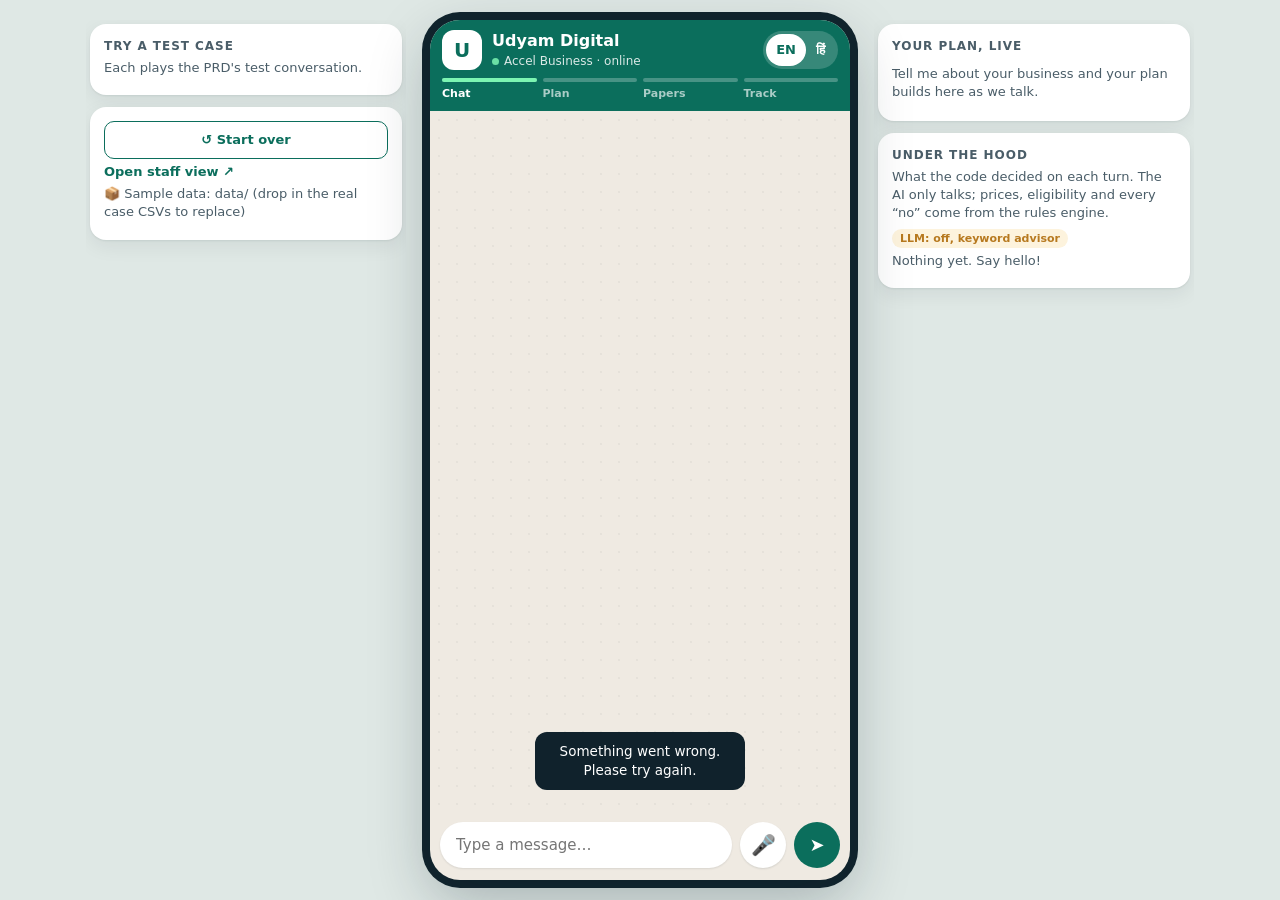
==== static/index.html @ ececa3be "Udyam Digital: WhatsApp-style onboarding and plan advisor for small businesses" ====
<!doctype html>
<html lang="en">
<head>
<meta charset="utf-8">
<meta name="viewport" content="width=device-width,initial-scale=1,viewport-fit=cover">
<title>Udyam Digital</title>
<meta name="theme-color" content="#0b6e5c">
<link rel="stylesheet" href="/static/styles.css">
<link rel="icon" href="data:image/svg+xml,%3Csvg xmlns='http://www.w3.org/2000/svg' viewBox='0 0 32 32'%3E%3Crect width='32' height='32' rx='8' fill='%230b6e5c'/%3E%3Ctext x='16' y='23' font-size='20' font-weight='800' text-anchor='middle' fill='white' font-family='Arial'%3EU%3C/text%3E%3C/svg%3E">
</head>
<body>

<aside class="side" id="sideL" aria-label="Demo tools"></aside>

<main class="phone" id="phone">
  <header class="top">
    <div class="logo" aria-hidden="true">U</div>
    <div class="t"><b>Udyam Digital</b><small><span class="dot"></span><span id="subtitle">Accel Business · online</span></small></div>
    <div class="lang" role="group" aria-label="Language">
      <button id="lEn" aria-pressed="true">EN</button><button id="lHi" aria-pressed="false">हिं</button>
    </div>
    <button class="icon-btn menu-btn" id="menuBtn" aria-label="Demo tools">⋯</button>
  </header>
  <nav class="stepper" id="stepper" aria-label="Progress"></nav>

  <button class="livepill" id="livePill" type="button" hidden aria-label="Your plan so far"></button>
  <section class="chat" id="chat" aria-live="polite"></section>
  <div class="voicebar" id="voiceBar" hidden><span class="wave"><i></i><i></i><i></i><i></i><i></i></span><b id="voiceTxt">Listening…</b><select id="speechLang" aria-label="Speaking language"></select><button type="button" id="voiceStop">Stop</button></div>
  <div class="chips" id="chips"></div>
  <form class="composer" id="composer" autocomplete="off">
    <label class="sr" for="msg">Message</label>
    <input id="msg" placeholder="Type a message…" enterkeyhint="send">
    <button class="mic" id="micBtn" aria-label="Voice chat" aria-pressed="false" type="button" title="Voice chat">🎤</button>
    <button class="send" id="sendBtn" aria-label="Send" type="submit">➤</button>
  </form>

  <!-- paperwork sheet -->
  <div class="sheet" id="kycSheet" role="dialog" aria-modal="true" aria-label="Paperwork">
    <div class="sheet-h"><button class="icon-btn" id="kycClose" aria-label="Back to chat">←</button><b id="kycTitle">Paperwork</b></div>
    <div class="sheet-b" id="kycBody"></div>
    <div class="sheet-f" id="kycFoot"></div>
  </div>

  <!-- demo tools sheet (narrow screens) -->
  <div class="sheet menu-sheet" id="menuSheet" role="dialog" aria-modal="true" aria-label="Demo tools">
    <div class="sheet-h"><button class="icon-btn" id="menuClose" aria-label="Close">←</button><b>Demo tools</b></div>
    <div class="sheet-b" id="menuBody"></div>
  </div>

  <!-- live plan sheet (narrow screens) -->
  <div class="sheet menu-sheet" id="liveSheet" role="dialog" aria-modal="true" aria-label="Your plan, live">
    <div class="sheet-h"><button class="icon-btn" id="liveClose" aria-label="Close">←</button><b id="liveTitle">Your plan, live</b></div>
    <div class="sheet-b" id="liveBody"></div>
  </div>

  <div class="toast" id="toast" role="status"></div>
</main>

<aside class="side" id="sideR" aria-label="Under the hood"></aside>

<script src="/static/app.js"></script>
</body>
</html>
---- static/styles.css ----
:root{
  --ink:#10222c; --ink-2:#4a5d68; --ink-3:#8394a0; --line:#e4e9ec;
  --brand:#0b6e5c; --brand-2:#0a5b4c; --brand-soft:#e3f3ef;
  --accent:#e8453c; --amber:#b7791f; --amber-soft:#fdf3dd; --red:#c0392b; --red-soft:#fdeceb; --green:#1f8f4e; --green-soft:#e4f5ea; --blue:#2b6cb0; --blue-soft:#e6f0fb;
  --chat-bg:#efeae2; --bubble-bot:#fff; --bubble-user:#d9fdd3; --card:#fff;
  --shadow:0 1px 2px rgba(16,34,44,.08),0 6px 20px rgba(16,34,44,.07);
  --r:16px;
}
@media (prefers-color-scheme:dark){
  :root{--ink:#e8eef1; --ink-2:#aebdc6; --ink-3:#7d8f9b; --line:#26363f; --brand:#2bb39a; --brand-2:#1f8f7b; --brand-soft:#12332d;
    --chat-bg:#0e1a1f; --bubble-bot:#1c2c33; --bubble-user:#165a4b; --card:#17262d; --amber-soft:#3a2f12; --red-soft:#3b1b19; --green-soft:#12301f; --blue-soft:#14283f;
    --shadow:0 1px 2px rgba(0,0,0,.4),0 6px 20px rgba(0,0,0,.3)}
}
*{box-sizing:border-box;-webkit-tap-highlight-color:transparent}
html,body{height:100%;margin:0}
body{font-family:"Segoe UI","Nirmala UI",system-ui,-apple-system,Roboto,"Noto Sans Devanagari",sans-serif;color:var(--ink);background:#dfe8e5;
  display:flex;justify-content:center;align-items:center;gap:24px;font-size:15px;line-height:1.4}
@media (prefers-color-scheme:dark){body{background:#071013}}
button{font:inherit;color:inherit;cursor:pointer}
input,select{font:inherit;color:inherit}
:focus-visible{outline:3px solid #7cc5b6;outline-offset:2px}
.sr{position:absolute;width:1px;height:1px;overflow:hidden;clip:rect(0 0 0 0)}

/* ---------- side panels (wide screens) ---------- */
.side{width:300px;height:min(100dvh - 32px,860px);overflow:auto;display:none;flex-direction:column;gap:12px;padding:4px}
@media (min-width:1180px){.side{display:flex}}
.side h3{margin:0 0 4px;font-size:12px;letter-spacing:.08em;text-transform:uppercase;color:var(--ink-2)}
.panel{background:var(--card);border-radius:var(--r);padding:14px;box-shadow:var(--shadow)}
.panel p{margin:4px 0;font-size:13px;color:var(--ink-2)}
.scn{display:flex;gap:10px;width:100%;text-align:left;border:1px solid var(--line);background:transparent;border-radius:12px;padding:9px 10px;margin-top:8px;transition:.15s}
.scn:hover{border-color:var(--brand);background:var(--brand-soft);transform:translateY(-1px)}
.scn b{display:inline-grid;place-items:center;min-width:24px;height:24px;border-radius:8px;background:var(--brand-soft);color:var(--brand);font-size:12px}
.scn span{display:block;font-size:13px;font-weight:600}
.scn small{display:block;font-size:11.5px;color:var(--ink-2);font-weight:400}
.link{color:var(--brand);text-decoration:none;font-weight:600;font-size:13px}
.trace-item{border-left:3px solid var(--brand);padding:6px 10px;margin:8px 0;background:var(--brand-soft);border-radius:0 8px 8px 0;font-size:12px;animation:pop .25s}
.trace-item code{font-family:ui-monospace,Consolas,monospace;font-weight:700;color:var(--brand)}
.trace-item div{color:var(--ink-2);word-break:break-word}
.llm-badge{display:inline-block;font-size:11px;padding:2px 8px;border-radius:99px;background:var(--amber-soft);color:var(--amber);font-weight:600}
.llm-badge.on{background:var(--green-soft);color:var(--green)}

/* ---------- phone ---------- */
.phone{position:relative;width:min(100vw,420px);height:min(100dvh - 32px,860px);background:var(--chat-bg);border-radius:30px;overflow:hidden;overflow:clip;box-shadow:0 20px 60px rgba(16,34,44,.28),0 0 0 8px #11242d;display:flex;flex-direction:column}
@media (max-width:520px){body{display:block}.phone{width:100vw;height:100dvh;border-radius:0;box-shadow:none}}
.top{background:var(--brand);color:#fff;padding:10px 12px 8px;display:flex;align-items:center;gap:10px}
.logo{width:40px;height:40px;border-radius:12px;background:#fff;color:var(--brand);display:grid;place-items:center;font-weight:800;font-size:20px;flex:none}
.top .t{flex:1;min-width:0}
.top .t b{display:block;font-size:16px}
.top .t small{opacity:.85;font-size:12px;display:flex;align-items:center;gap:5px}
.dot{width:7px;height:7px;border-radius:50%;background:#7cf5b2;display:inline-block}
.lang{display:flex;background:rgba(255,255,255,.18);border-radius:99px;padding:3px}
.lang button{border:0;background:transparent;color:#fff;padding:5px 10px;border-radius:99px;font-size:13px;font-weight:600;min-height:32px}
.lang button[aria-pressed=true]{background:#fff;color:var(--brand)}
.icon-btn{width:40px;height:40px;border-radius:50%;border:0;background:rgba(255,255,255,.14);color:#fff;font-size:18px}
.icon-btn:hover{background:rgba(255,255,255,.25)}
@media (min-width:1180px){.menu-btn{display:none}}

.stepper{background:var(--brand);display:flex;padding:0 12px 10px;gap:6px}
.step{flex:1;display:flex;flex-direction:column;gap:4px;font-size:11px;color:rgba(255,255,255,.65);font-weight:600}
.step i{height:4px;border-radius:4px;background:rgba(255,255,255,.25);display:block;overflow:hidden;position:relative}
.step i::after{content:"";position:absolute;inset:0;background:#fff;transform:scaleX(0);transform-origin:left;transition:transform .5s}
.step.done,.step.on{color:#fff}
.step.done i::after,.step.on i::after{transform:scaleX(1)}
.step.on i::after{background:#7cf5b2}

.chat{flex:1;overflow-y:auto;padding:14px 12px 8px;display:flex;flex-direction:column;gap:8px;scroll-behavior:smooth;
  background-image:radial-gradient(rgba(16,34,44,.045) 1px,transparent 1px);background-size:18px 18px}
.row{display:flex;flex-direction:column;max-width:100%;animation:rise .28s ease-out both}
.row.user{align-items:flex-end}
.bubble{max-width:86%;padding:8px 12px 7px;border-radius:14px;box-shadow:0 1px 1px rgba(16,34,44,.1);font-size:15px;word-wrap:break-word;white-space:normal}
.bot .bubble{background:var(--bubble-bot);border-top-left-radius:4px}
.user .bubble{background:var(--bubble-user);border-top-right-radius:4px}
.bubble time{display:block;text-align:right;font-size:10.5px;color:var(--ink-3);margin-top:2px}
.bubble strong{font-weight:700}
.typing{display:inline-flex;gap:4px;padding:12px 14px;background:var(--bubble-bot);border-radius:14px;border-top-left-radius:4px;width:fit-content;box-shadow:0 1px 1px rgba(16,34,44,.1)}
.typing span{width:7px;height:7px;border-radius:50%;background:var(--ink-3);animation:blink 1.1s infinite}
.typing span:nth-child(2){animation-delay:.18s}.typing span:nth-child(3){animation-delay:.36s}
.notice{align-self:center;background:rgba(255,255,255,.7);color:var(--ink-2);font-size:12px;padding:4px 12px;border-radius:99px;margin:4px 0;backdrop-filter:blur(4px)}
@media (prefers-color-scheme:dark){.notice{background:rgba(23,38,45,.8)}}

.chips{padding:6px 10px 2px;display:flex;flex-wrap:wrap;gap:6px;max-height:176px;overflow:auto;background:linear-gradient(transparent,var(--chat-bg) 30%)}
.chip{border:1.5px solid var(--brand);color:var(--brand);background:var(--card);padding:8px 13px;border-radius:99px;font-size:14px;font-weight:600;min-height:40px;transition:.15s;animation:pop .25s both}
.chip:hover{background:var(--brand);color:#fff;transform:translateY(-1px)}
.chip.primary{background:var(--brand);color:#fff}
.chip.primary:hover{background:var(--brand-2)}
.composer{display:flex;gap:8px;padding:8px 10px 12px;align-items:center}
.composer input{flex:1;border:0;background:var(--card);border-radius:99px;padding:12px 16px;font-size:15px;min-height:46px;box-shadow:0 1px 2px rgba(16,34,44,.1);min-width:0}
.send{width:46px;height:46px;border-radius:50%;border:0;background:var(--brand);color:#fff;font-size:18px;display:grid;place-items:center;flex:none;transition:.15s}
.send:hover{background:var(--brand-2)}.send:disabled{opacity:.45}

/* ---------- cards ---------- */
.card{background:var(--card);border-radius:var(--r);box-shadow:var(--shadow);overflow:hidden;width:100%;animation:rise .3s ease-out both}
.card.stale{opacity:.62}.card.stale .interactive{pointer-events:none}
.card-h{padding:14px 14px 10px}
.card-h .tag{display:inline-block;font-size:11px;font-weight:700;letter-spacing:.05em;text-transform:uppercase;color:var(--brand);background:var(--brand-soft);padding:3px 8px;border-radius:99px;margin-bottom:6px}
.card-h h3{margin:0;font-size:19px}
.card-h p{margin:2px 0 0;color:var(--ink-2);font-size:13.5px}
.price{padding:0 14px 12px}
.price .big{font-size:34px;font-weight:800;letter-spacing:-.02em;line-height:1.1}
.price .big small{font-size:15px;font-weight:600;color:var(--ink-2);letter-spacing:0}
.price .sub{font-size:13px;color:var(--ink-2);margin-top:4px;display:flex;flex-wrap:wrap;gap:4px 12px}
.price .sub span{display:inline-flex;align-items:center;gap:4px}
.save{margin-top:8px;font-size:13px;padding:7px 10px;border-radius:10px;font-weight:600}
.save.good{background:var(--green-soft);color:var(--green)}.save.neutral{background:var(--blue-soft);color:var(--blue)}
.sec{border-top:1px solid var(--line);padding:10px 14px}
.sec h4{margin:0 0 6px;font-size:12px;letter-spacing:.06em;text-transform:uppercase;color:var(--ink-2)}
.item{display:flex;gap:10px;padding:8px 0;align-items:flex-start}
.item+.item{border-top:1px dashed var(--line)}
.ico{width:36px;height:36px;border-radius:11px;background:var(--brand-soft);display:grid;place-items:center;font-size:18px;flex:none}
.item .m{flex:1;min-width:0}
.item .m b{font-size:14.5px}
.item .m p{margin:1px 0 0;font-size:12.5px;color:var(--ink-2)}
.item .p{text-align:right;font-weight:700;font-size:14px;white-space:nowrap}
.item .p small{display:block;font-weight:500;color:var(--ink-3);font-size:11px}
.qty{display:inline-flex;align-items:center;gap:2px;margin-top:6px;border:1px solid var(--line);border-radius:99px;padding:1px}
.qty button{width:28px;height:28px;border-radius:50%;border:0;background:var(--brand-soft);color:var(--brand);font-size:16px;font-weight:700;line-height:1}
.qty button:disabled{opacity:.35}.qty span{min-width:22px;text-align:center;font-weight:700;font-size:13px}
.pill{font-size:11px;padding:2px 7px;border-radius:99px;background:var(--blue-soft);color:var(--blue);font-weight:600;margin-left:4px;white-space:nowrap}
.xqty{font-weight:600;color:var(--ink-2);font-size:13px;margin-left:3px}
.extra{display:flex;gap:10px;align-items:center;padding:8px 0}
.extra+.extra{border-top:1px dashed var(--line)}
.extra.locked{opacity:.8}
.extra .m{flex:1;min-width:0}.extra .m b{font-size:14px}
.extra .m p{margin:1px 0 0;font-size:12px;color:var(--ink-2)}
.extra .m p.lock{color:var(--amber);font-weight:600}
.sw{position:relative;width:46px;height:28px;flex:none}
.sw input{position:absolute;inset:0;opacity:0;cursor:pointer;margin:0;z-index:1}
.sw i{position:absolute;inset:0;border-radius:99px;background:#c3ced4;transition:.2s}
.sw i::after{content:"";position:absolute;left:3px;top:3px;width:22px;height:22px;border-radius:50%;background:#fff;box-shadow:0 1px 3px rgba(0,0,0,.3);transition:.2s}
.sw input:checked+i{background:var(--brand)}.sw input:checked+i::after{transform:translateX(18px)}
.sw input:focus-visible+i{outline:3px solid #7cc5b6}.sw input:disabled{cursor:not-allowed}
.refused{display:flex;gap:8px;padding:7px 0;font-size:13px}
.refused .x{color:var(--amber);font-size:16px;line-height:1.2}
.refused b{font-weight:700}.refused p{margin:0;color:var(--ink-2)}.refused .alt{color:var(--brand);font-weight:600;font-size:12.5px}
.cta{padding:12px 14px 14px;display:flex;flex-direction:column;gap:8px;border-top:1px solid var(--line)}
.btn{border:0;border-radius:14px;padding:13px 16px;font-weight:700;font-size:15px;min-height:48px;background:var(--brand);color:#fff;transition:.15s;display:flex;align-items:center;justify-content:center;gap:8px}
.btn:hover{background:var(--brand-2);transform:translateY(-1px)}
.btn:disabled{opacity:.5;transform:none;cursor:not-allowed}
.btn.ghost{background:transparent;color:var(--brand);border:1.5px solid var(--brand)}
.btn.ghost:hover{background:var(--brand-soft)}
.btn.danger{background:var(--red)}
.btn.sm{padding:8px 12px;min-height:38px;font-size:13px;border-radius:10px}
.fine{font-size:12px;color:var(--ink-3);text-align:center}

.counts{padding:14px}
.counts .r{display:flex;align-items:center;justify-content:space-between;padding:8px 0}
.counts .r+.r{border-top:1px dashed var(--line)}
.counts .r b{font-size:15px}.counts .r small{display:block;color:var(--ink-2);font-size:12px}
.stepper2{display:inline-flex;align-items:center;gap:10px}
.stepper2 button{width:38px;height:38px;border-radius:50%;border:1.5px solid var(--brand);background:var(--card);color:var(--brand);font-size:20px;font-weight:700}
.stepper2 button:hover{background:var(--brand);color:#fff}
.stepper2 output{min-width:30px;text-align:center;font-size:22px;font-weight:800}
.card.done .interactive{pointer-events:none;opacity:.55}

.handoff{padding:14px;display:flex;gap:12px;align-items:flex-start}
.handoff .ico{background:var(--blue-soft);width:42px;height:42px;font-size:22px}
.handoff b{font-size:15px}.handoff p{margin:2px 0 0;font-size:13px;color:var(--ink-2)}

.tracker .exp{padding:0 14px 6px}
.tracker .exp small{color:var(--ink-2);font-size:12px;display:block}
.tracker .exp b{font-size:24px;letter-spacing:-.01em}
.tl{list-style:none;margin:0;padding:6px 14px 12px}
.tl li{position:relative;padding:0 0 18px 34px;min-height:30px}
.tl li:last-child{padding-bottom:4px}
.tl li::before{content:"";position:absolute;left:11px;top:22px;bottom:-2px;width:2px;background:var(--line)}
.tl li:last-child::before{display:none}
.tl li.done::before{background:var(--brand)}
.tl .c{position:absolute;left:0;top:0;width:24px;height:24px;border-radius:50%;border:2px solid var(--line);background:var(--card);display:grid;place-items:center;font-size:13px;color:#fff;transition:.3s}
.tl li.done .c{background:var(--brand);border-color:var(--brand)}
.tl li.now .c{border-color:var(--brand);background:var(--card);box-shadow:0 0 0 0 rgba(11,110,92,.5);animation:pulse 1.6s infinite}
.tl li.now .c::after{content:"";width:10px;height:10px;border-radius:50%;background:var(--brand)}
.tl b{font-size:14.5px}.tl small{display:block;color:var(--ink-3);font-size:12px}
.tl li.todo b{color:var(--ink-3);font-weight:600}
.orderid{display:flex;justify-content:space-between;align-items:center;padding:12px 14px 4px}
.orderid code{font-family:ui-monospace,Consolas,monospace;font-weight:700;background:var(--brand-soft);color:var(--brand);padding:3px 8px;border-radius:8px}

/* ---------- sheet ---------- */
.sheet{position:absolute;inset:0;background:var(--chat-bg);display:flex;flex-direction:column;transform:translateY(102%);transition:transform .38s cubic-bezier(.2,.8,.2,1);z-index:20}
.sheet.open{transform:none}
.sheet-h{background:var(--brand);color:#fff;padding:12px 12px 10px;display:flex;align-items:center;gap:10px}
.sheet-h b{flex:1;font-size:17px}.sheet-h small{display:block;font-weight:400;opacity:.85;font-size:12px}
.sheet-b{flex:1;overflow-y:auto;padding:12px;display:flex;flex-direction:column;gap:12px;scroll-behavior:smooth}
.sheet-f{padding:10px 12px 14px;background:var(--card);box-shadow:0 -4px 16px rgba(16,34,44,.08);display:flex;flex-direction:column;gap:6px}
.blk{background:var(--card);border-radius:var(--r);box-shadow:var(--shadow);padding:14px}
.blk h3{margin:0 0 2px;font-size:16px;display:flex;align-items:center;gap:8px}
.blk h3 .n{width:24px;height:24px;border-radius:50%;background:var(--brand);color:#fff;display:grid;place-items:center;font-size:12px}
.blk h3 .n.ok{background:var(--green)}
.blk>p{margin:2px 0 10px;font-size:13px;color:var(--ink-2)}
.lines{list-style:none;margin:8px 0;padding:0;display:flex;flex-direction:column;gap:8px}
.lines li{display:flex;gap:10px;font-size:13.5px}.lines li span:first-child{font-size:18px}
.lines b{display:block}.lines small{color:var(--ink-2);font-size:12.5px}
.check{display:flex;gap:10px;align-items:flex-start;margin:12px 0 4px;font-size:14px}
.check input{width:22px;height:22px;accent-color:var(--brand);flex:none;margin-top:1px}
.field{margin:8px 0}
.field label{display:block;font-size:12px;font-weight:700;color:var(--ink-2);margin-bottom:4px;letter-spacing:.03em}
.inp{display:flex;align-items:center;gap:8px;border:1.8px solid var(--line);border-radius:12px;padding:0 12px;background:var(--card);transition:.15s}
.inp:focus-within{border-color:var(--brand);box-shadow:0 0 0 3px var(--brand-soft)}
.inp.ok{border-color:var(--green)}.inp.bad{border-color:var(--red)}.inp.warn{border-color:var(--amber)}
.inp input{flex:1;border:0;background:transparent;padding:13px 0;font-size:16px;letter-spacing:.06em;font-family:ui-monospace,Consolas,monospace;outline:none;min-width:0;text-transform:uppercase}
.inp .st{font-size:18px}.inp .cnt{font-size:11px;color:var(--ink-3)}
.msg{font-size:13px;margin:5px 2px 0;font-weight:600}
.msg.ok{color:var(--green)}.msg.bad{color:var(--red)}.msg.warn{color:var(--amber)}
.biz{margin-top:8px;padding:10px 12px;border-radius:12px;background:var(--green-soft);font-size:13px;animation:pop .3s}
.biz.warn{background:var(--amber-soft)}.biz b{display:block;font-size:14.5px}.biz span{color:var(--ink-2)}
.seg{display:flex;background:var(--brand-soft);border-radius:12px;padding:3px;margin:8px 0}
.seg button{flex:1;border:0;background:transparent;border-radius:10px;padding:9px;font-weight:700;color:var(--brand);font-size:14px}
.seg button[aria-pressed=true]{background:var(--brand);color:#fff}
.slot{display:flex;gap:12px;align-items:center;padding:10px;border:1.8px dashed var(--line);border-radius:14px;margin-top:8px;transition:.2s;position:relative}
.slot.ok{border:1.8px solid var(--green);background:var(--green-soft)}
.slot.warn{border:1.8px solid var(--amber);background:var(--amber-soft)}
.slot.bad{border:1.8px solid var(--red);background:var(--red-soft);animation:shake .4s}
.slot .ico{width:44px;height:44px}
.slot .m{flex:1;min-width:0}.slot .m b{font-size:14px;display:block}.slot .m small{color:var(--ink-2);font-size:12px}
.slot img{width:48px;height:48px;border-radius:9px;object-fit:cover;border:1px solid var(--line)}
.slot .bar{position:absolute;left:0;bottom:0;height:3px;background:var(--brand);width:0;border-radius:3px;transition:width .5s}
.up{display:inline-flex;align-items:center;gap:6px;border:1.5px solid var(--brand);color:var(--brand);background:var(--card);padding:8px 12px;border-radius:10px;font-weight:700;font-size:13px;cursor:pointer;min-height:38px}
.up:hover{background:var(--brand-soft)}
.ups{display:flex;gap:6px;flex-wrap:wrap;justify-content:flex-end}
.step:nth-child(3){cursor:pointer}
.x-btn{border:0;background:transparent;color:var(--ink-3);font-size:18px;width:32px;height:32px;border-radius:50%}
.x-btn:hover{background:var(--line)}
.demo{background:var(--amber-soft);border-radius:var(--r);padding:12px 14px;border:1.5px dashed var(--amber)}
.demo summary{cursor:pointer;font-weight:700;font-size:13.5px;color:var(--amber)}
.demo select{width:100%;padding:11px;border-radius:10px;border:1.5px solid var(--line);background:var(--card);margin:8px 0;font-size:14px}
.results{background:var(--card);border-radius:var(--r);box-shadow:var(--shadow);overflow:hidden;animation:rise .3s both}
.banner{padding:14px;display:flex;gap:12px;align-items:center}
.banner.pass{background:var(--green-soft);color:var(--green)}.banner.fail{background:var(--red-soft);color:var(--red)}.banner.review{background:var(--blue-soft);color:var(--blue)}.banner.warn{background:var(--amber-soft);color:var(--amber)}
.banner .big{font-size:30px}.banner b{font-size:16px;display:block}.banner span{font-size:13px;color:var(--ink-2)}
.res{display:flex;gap:10px;padding:10px 14px;border-top:1px solid var(--line);align-items:flex-start;animation:rise .3s both}
.res .s{width:24px;height:24px;border-radius:50%;display:grid;place-items:center;font-size:13px;font-weight:800;color:#fff;flex:none;margin-top:1px}
.s.ok{background:var(--green)}.s.bad{background:var(--red)}.s.warn{background:var(--amber)}.s.rev{background:var(--blue)}
.res b{font-size:13.5px;display:block}.res p{margin:1px 0 0;font-size:13px;color:var(--ink-2)}
.res .fix{margin-left:auto;align-self:center}

.toast{position:absolute;left:50%;bottom:90px;transform:translate(-50%,20px);background:#10222c;color:#fff;padding:10px 16px;border-radius:12px;font-size:13.5px;opacity:0;pointer-events:none;transition:.3s;z-index:50;max-width:88%;text-align:center}
.toast.show{opacity:1;transform:translate(-50%,0)}
.menu-sheet .sheet-b{gap:10px}

@keyframes rise{from{opacity:0;transform:translateY(10px)}to{opacity:1;transform:none}}
@keyframes pop{from{opacity:0;transform:scale(.94)}to{opacity:1;transform:none}}
@keyframes blink{0%,60%,100%{opacity:.25;transform:translateY(0)}30%{opacity:1;transform:translateY(-3px)}}
@keyframes pulse{70%{box-shadow:0 0 0 9px rgba(11,110,92,0)}100%{box-shadow:0 0 0 0 rgba(11,110,92,0)}}
@keyframes shake{20%,60%{transform:translateX(-4px)}40%,80%{transform:translateX(4px)}}
@media (prefers-reduced-motion:reduce){*{animation:none!important;transition:none!important;scroll-behavior:auto!important}}

/* ---------- voice ---------- */
.mic{width:46px;height:46px;border-radius:50%;border:0;background:var(--card);color:var(--brand);font-size:20px;display:grid;place-items:center;flex:none;box-shadow:0 1px 2px rgba(16,34,44,.12);transition:.15s;position:relative}
.mic:hover{background:var(--brand-soft)}
.mic[aria-pressed=true]{background:var(--accent);color:#fff;animation:micpulse 1.4s infinite}
.mic[hidden]{display:none}
.voicebar{margin:4px 10px 0;padding:8px 12px;border-radius:14px;background:var(--brand);color:#fff;display:flex;align-items:center;gap:10px;font-size:14px;animation:pop .25s}
.voicebar[hidden]{display:none}
.voicebar b{flex:1;font-weight:600;white-space:nowrap;overflow:hidden;text-overflow:ellipsis}
.voicebar button{border:0;background:rgba(255,255,255,.2);color:#fff;border-radius:99px;padding:6px 12px;font-weight:700;min-height:32px}
.wave{display:inline-flex;align-items:center;gap:3px;height:22px}
.wave i{width:3px;height:6px;border-radius:3px;background:#fff;animation:wave 1s infinite ease-in-out}
.wave i:nth-child(2){animation-delay:.12s}.wave i:nth-child(3){animation-delay:.24s}.wave i:nth-child(4){animation-delay:.36s}.wave i:nth-child(5){animation-delay:.48s}
.voicebar.speaking .wave i{background:#7cf5b2}
.voicebar select{border:0;background:rgba(255,255,255,.2);color:#fff;border-radius:99px;padding:6px 8px;font-weight:700;font-size:13px;min-height:32px;max-width:104px}
.voicebar select option{color:#10222c}
.composer input.interim{font-style:italic;color:var(--ink-2)}
@keyframes wave{0%,100%{height:5px}50%{height:20px}}
@keyframes micpulse{0%{box-shadow:0 0 0 0 rgba(232,69,60,.55)}70%{box-shadow:0 0 0 12px rgba(232,69,60,0)}100%{box-shadow:0 0 0 0 rgba(232,69,60,0)}}

/* ---------- live plan ---------- */
.livepill{margin:0;border:0;background:var(--brand-soft);color:var(--brand);padding:7px 14px;font-weight:700;font-size:13px;display:flex;justify-content:space-between;align-items:center;gap:8px;text-align:left;border-bottom:1px solid var(--line)}
.livepill[hidden]{display:none}
@media (min-width:1180px){.livepill{display:none}}
.live .est{display:inline-block;font-size:11px;font-weight:700;letter-spacing:.05em;text-transform:uppercase;padding:2px 8px;border-radius:99px;background:var(--amber-soft);color:var(--amber)}
.live .est.final{background:var(--green-soft);color:var(--green)}
.live h3.pn{margin:6px 0 0;font-size:17px;text-transform:none;letter-spacing:0;color:var(--ink)}
.live .lbig{font-size:30px;font-weight:800;letter-spacing:-.02em;line-height:1.1;margin-top:2px}
.live .lbig small{font-size:13px;font-weight:600;color:var(--ink-2)}
.live .lsub{font-size:12px;color:var(--ink-2);margin:2px 0 8px}
.live .li{display:flex;gap:8px;align-items:center;padding:6px 8px;border-radius:10px;font-size:13px;transition:background .6s}
.live .li+.li{margin-top:2px}
.live .li .n{flex:1;min-width:0;overflow:hidden;text-overflow:ellipsis;white-space:nowrap;font-weight:600}
.live .li .p{font-weight:700;color:var(--ink-2)}
.live .li.new{background:var(--green-soft);animation:pop .4s}
.live .li.chg{background:var(--amber-soft)}
.live .assume{margin-top:8px;font-size:12px;color:var(--ink-2);background:var(--amber-soft);padding:8px 10px;border-radius:10px}
.live .empty{font-size:13px;color:var(--ink-2);padding:6px 0}
.live .cur{display:inline-block;width:2px;height:1em;background:currentColor;margin-left:1px;vertical-align:-2px;animation:blinkc 1s steps(1) infinite}
@keyframes blinkc{50%{opacity:0}}
.bubble .stream-cur{display:inline-block;width:2px;height:1em;background:var(--brand);margin-left:2px;vertical-align:-2px;animation:blinkc .8s steps(1) infinite}
.side{width:320px}
.side#sideR{gap:12px}

/* ---------- needs picker ---------- */
.tiles{display:grid;grid-template-columns:1fr 1fr;gap:8px}
.tile{display:flex;flex-direction:column;gap:4px}
.tmain{position:relative;display:flex;flex-direction:column;align-items:flex-start;gap:1px;text-align:left;border:1.8px solid var(--line);background:var(--card);border-radius:14px;padding:10px 10px 9px;min-height:78px;transition:.15s;width:100%}
.tmain:hover{border-color:var(--brand);transform:translateY(-1px)}
.tile.on .tmain{border-color:var(--brand);background:var(--brand-soft)}
.tile.locked .tmain{opacity:.55;border-style:dashed}
.ti{font-size:20px}.tn{font-weight:700;font-size:13px;line-height:1.2}.tp{font-size:12px;color:var(--ink-2);font-weight:600}
.tc{position:absolute;right:8px;top:8px;width:20px;height:20px;border-radius:50%;background:var(--brand);color:#fff;font-size:12px;display:none;place-items:center}
.tile.on .tc{display:grid}
.tq{display:flex;align-items:center;justify-content:center;gap:8px;background:var(--brand-soft);border-radius:99px;padding:2px}
.tq button{width:30px;height:30px;border-radius:50%;border:0;background:var(--card);color:var(--brand);font-weight:800;font-size:16px}
.tq span{min-width:20px;text-align:center;font-weight:800}
.card.needs.done .card-h p{margin:0}
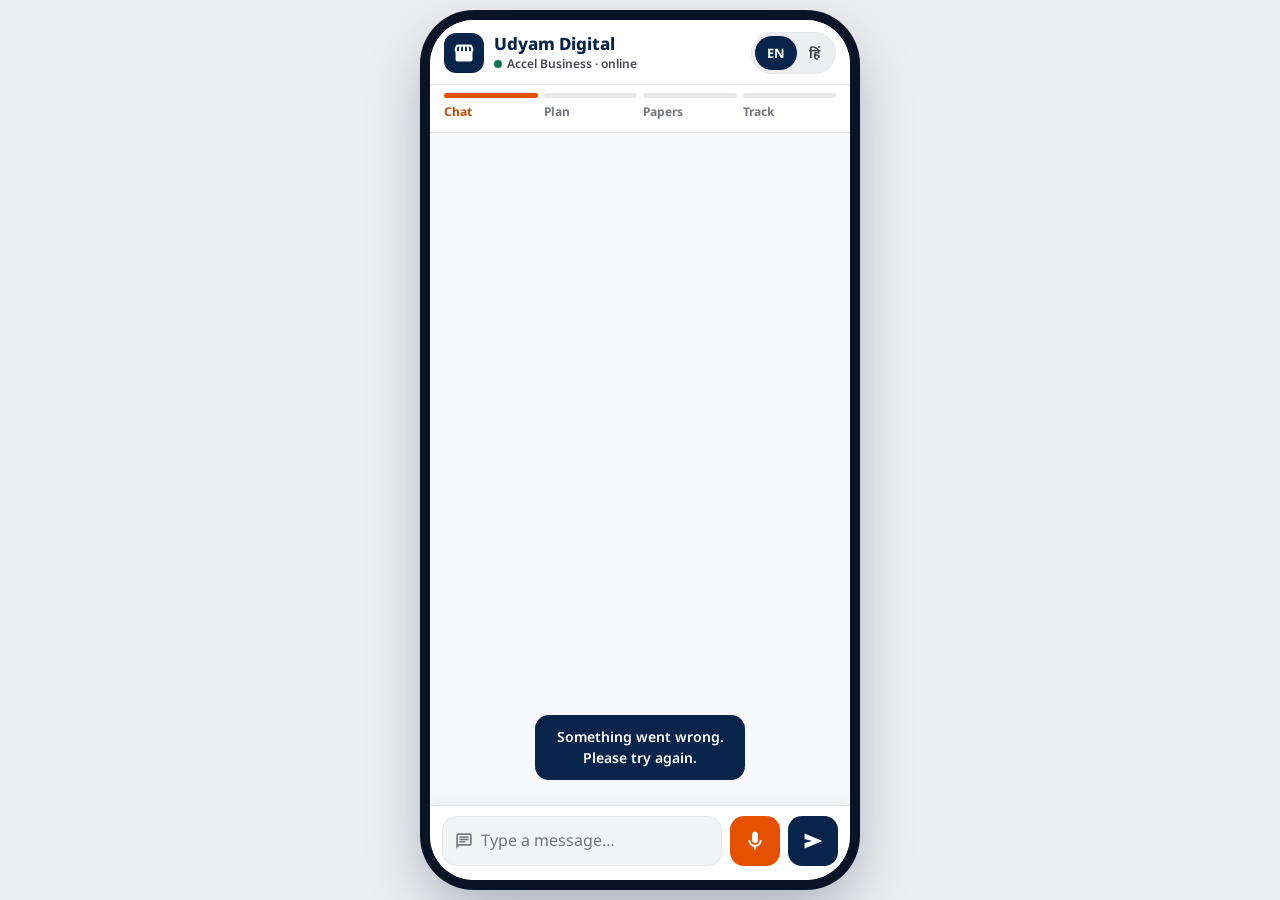
==== commit 5786104e: "Add Stitch design tokens and shell" ====
--- a/static/index.html
+++ b/static/index.html
@@ -4,9 +4,13 @@
 <meta charset="utf-8">
 <meta name="viewport" content="width=device-width,initial-scale=1,viewport-fit=cover">
 <title>Udyam Digital</title>
-<meta name="theme-color" content="#0b6e5c">
+<meta name="theme-color" content="#09244b">
+<link rel="preconnect" href="https://fonts.googleapis.com">
+<link rel="preconnect" href="https://fonts.gstatic.com" crossorigin>
+<link rel="stylesheet" href="https://fonts.googleapis.com/css2?family=Noto+Sans:wght@400;500;600;700;800&family=Noto+Sans+Devanagari:wght@400;600;700;800&display=swap">
+<link rel="stylesheet" href="https://fonts.googleapis.com/css2?family=Material+Symbols+Outlined:opsz,wght,FILL,GRAD@20..48,400..700,0..1,0&display=block">
 <link rel="stylesheet" href="/static/styles.css">
-<link rel="icon" href="data:image/svg+xml,%3Csvg xmlns='http://www.w3.org/2000/svg' viewBox='0 0 32 32'%3E%3Crect width='32' height='32' rx='8' fill='%230b6e5c'/%3E%3Ctext x='16' y='23' font-size='20' font-weight='800' text-anchor='middle' fill='white' font-family='Arial'%3EU%3C/text%3E%3C/svg%3E">
+<link rel="icon" href="data:image/svg+xml,%3Csvg xmlns='http://www.w3.org/2000/svg' viewBox='0 0 32 32'%3E%3Crect width='32' height='32' rx='8' fill='%2309244b'/%3E%3Ctext x='16' y='23' font-size='20' font-weight='800' text-anchor='middle' fill='white' font-family='Arial'%3EU%3C/text%3E%3C/svg%3E">
 </head>
 <body>
 
@@ -14,12 +18,12 @@
 
 <main class="phone" id="phone">
   <header class="top">
-    <div class="logo" aria-hidden="true">U</div>
+    <div class="logo" aria-hidden="true"><span class="ms fill">storefront</span></div>
     <div class="t"><b>Udyam Digital</b><small><span class="dot"></span><span id="subtitle">Accel Business · online</span></small></div>
     <div class="lang" role="group" aria-label="Language">
       <button id="lEn" aria-pressed="true">EN</button><button id="lHi" aria-pressed="false">हिं</button>
     </div>
-    <button class="icon-btn menu-btn" id="menuBtn" aria-label="Demo tools">⋯</button>
+    <button class="icon-btn menu-btn" id="menuBtn" aria-label="Demo tools"><span class="ms">more_vert</span></button>
   </header>
   <nav class="stepper" id="stepper" aria-label="Progress"></nav>
 
@@ -29,27 +33,32 @@
   <div class="chips" id="chips"></div>
   <form class="composer" id="composer" autocomplete="off">
     <label class="sr" for="msg">Message</label>
-    <input id="msg" placeholder="Type a message…" enterkeyhint="send">
-    <button class="mic" id="micBtn" aria-label="Voice chat" aria-pressed="false" type="button" title="Voice chat">🎤</button>
-    <button class="send" id="sendBtn" aria-label="Send" type="submit">➤</button>
+    <div class="field-wrap"><span class="ms sm" aria-hidden="true">chat</span><input id="msg" placeholder="Type a message…" enterkeyhint="send"></div>
+    <button class="mic" id="micBtn" aria-label="Voice chat" aria-pressed="false" type="button" title="Voice chat"><span class="ms fill">mic</span></button>
+    <button class="send" id="sendBtn" aria-label="Send" type="submit"><span class="ms fill">send</span></button>
   </form>
 
   <!-- paperwork sheet -->
   <div class="sheet" id="kycSheet" role="dialog" aria-modal="true" aria-label="Paperwork">
-    <div class="sheet-h"><button class="icon-btn" id="kycClose" aria-label="Back to chat">←</button><b id="kycTitle">Paperwork</b></div>
+    <div class="sheet-h kyc-h">
+      <button class="icon-btn" id="kycClose" aria-label="Back to chat"><span class="ms">arrow_back</span></button>
+      <div class="kyc-t"><b id="kycTitle">Paperwork</b><small id="kycStep"></small></div>
+    </div>
+    <div class="kyc-prog" id="kycProg"><i></i><i></i><i></i></div>
     <div class="sheet-b" id="kycBody"></div>
     <div class="sheet-f" id="kycFoot"></div>
   </div>
 
   <!-- demo tools sheet (narrow screens) -->
   <div class="sheet menu-sheet" id="menuSheet" role="dialog" aria-modal="true" aria-label="Demo tools">
-    <div class="sheet-h"><button class="icon-btn" id="menuClose" aria-label="Close">←</button><b>Demo tools</b></div>
+    <div class="sheet-h"><button class="icon-btn" id="menuClose" aria-label="Close"><span class="ms">arrow_back</span></button><b>Demo tools</b></div>
     <div class="sheet-b" id="menuBody"></div>
   </div>
 
   <!-- live plan sheet (narrow screens) -->
-  <div class="sheet menu-sheet" id="liveSheet" role="dialog" aria-modal="true" aria-label="Your plan, live">
-    <div class="sheet-h"><button class="icon-btn" id="liveClose" aria-label="Close">←</button><b id="liveTitle">Your plan, live</b></div>
+  <div class="sheet menu-sheet bottom" id="liveSheet" role="dialog" aria-modal="true" aria-label="Your plan, live">
+    <div class="grab" aria-hidden="true"></div>
+    <div class="sheet-h"><b><span class="live-dot"></span><span id="liveTitle">Your plan, live</span></b><button class="icon-btn" id="liveClose" aria-label="Close"><span class="ms">close</span></button></div>
     <div class="sheet-b" id="liveBody"></div>
   </div>
 
--- a/static/styles.css
+++ b/static/styles.css
@@ -1,302 +1,156 @@
+/* Udyam Digital: base, app shell and chat. Design: Stitch "Bharat Merchant Utility". */
 :root{
-  --ink:#10222c; --ink-2:#4a5d68; --ink-3:#8394a0; --line:#e4e9ec;
-  --brand:#0b6e5c; --brand-2:#0a5b4c; --brand-soft:#e3f3ef;
-  --accent:#e8453c; --amber:#b7791f; --amber-soft:#fdf3dd; --red:#c0392b; --red-soft:#fdeceb; --green:#1f8f4e; --green-soft:#e4f5ea; --blue:#2b6cb0; --blue-soft:#e6f0fb;
-  --chat-bg:#efeae2; --bubble-bot:#fff; --bubble-user:#d9fdd3; --card:#fff;
-  --shadow:0 1px 2px rgba(16,34,44,.08),0 6px 20px rgba(16,34,44,.07);
-  --r:16px;
-}
-@media (prefers-color-scheme:dark){
-  :root{--ink:#e8eef1; --ink-2:#aebdc6; --ink-3:#7d8f9b; --line:#26363f; --brand:#2bb39a; --brand-2:#1f8f7b; --brand-soft:#12332d;
-    --chat-bg:#0e1a1f; --bubble-bot:#1c2c33; --bubble-user:#165a4b; --card:#17262d; --amber-soft:#3a2f12; --red-soft:#3b1b19; --green-soft:#12301f; --blue-soft:#14283f;
-    --shadow:0 1px 2px rgba(0,0,0,.4),0 6px 20px rgba(0,0,0,.3)}
+  --primary:#09244b; --primary-2:#0f4c81; --primary-soft:#d7e2ff; --primary-dim:#b0c7f7;
+  --saffron:#e65100; --saffron-2:#c74500; --saffron-soft:#ffdbcf; --saffron-tint:#fff3ec;
+  --green:#0d7a57; --green-soft:#d6f5e6; --green-tint:#ecfaf3;
+  --red:#b71c1c; --red-soft:#ffdad6; --red-tint:#fff4f2;
+  --blue:#30476f; --blue-soft:#e3ebff;
+  --ink:#111827; --ink-2:#44474e; --ink-3:#74777f;
+  --line:#e5e7eb; --line-2:#d1d5db;
+  --bg:#f8f9fb; --surf-low:#f3f4f6; --surf:#edeef0; --surf-high:#e7e8ea; --card:#fff;
+  --r-sm:8px; --r:16px; --r-lg:24px;
+  --lift:0 4px 0 0 rgba(9,36,75,.08);
+  --float:0 -4px 12px 0 rgba(0,0,0,.06);
+  --font:"Noto Sans","Noto Sans Devanagari","Nirmala UI","Segoe UI",system-ui,sans-serif;
+  --mono:ui-monospace,"Cascadia Mono",Consolas,monospace;
 }
 *{box-sizing:border-box;-webkit-tap-highlight-color:transparent}
 html,body{height:100%;margin:0}
-body{font-family:"Segoe UI","Nirmala UI",system-ui,-apple-system,Roboto,"Noto Sans Devanagari",sans-serif;color:var(--ink);background:#dfe8e5;
-  display:flex;justify-content:center;align-items:center;gap:24px;font-size:15px;line-height:1.4}
-@media (prefers-color-scheme:dark){body{background:#071013}}
+body{font-family:var(--font);color:var(--ink);background:var(--surf);font-size:16px;line-height:1.45;
+  display:flex;justify-content:center;align-items:center;gap:28px}
 button{font:inherit;color:inherit;cursor:pointer}
 input,select{font:inherit;color:inherit}
-:focus-visible{outline:3px solid #7cc5b6;outline-offset:2px}
+:focus-visible{outline:3px solid var(--primary-dim);outline-offset:2px}
 .sr{position:absolute;width:1px;height:1px;overflow:hidden;clip:rect(0 0 0 0)}
+.ms{font-family:"Material Symbols Outlined";font-weight:normal;font-style:normal;font-size:22px;line-height:1;letter-spacing:normal;
+  text-transform:none;display:inline-block;white-space:nowrap;direction:ltr;-webkit-font-smoothing:antialiased;
+  font-variation-settings:"FILL" 0,"wght" 500,"GRAD" 0,"opsz" 24;flex:none;user-select:none}
+.ms.fill{font-variation-settings:"FILL" 1,"wght" 500,"GRAD" 0,"opsz" 24}
+.ms.sm{font-size:18px}.ms.xs{font-size:16px}.ms.lg{font-size:28px}
+.num{font-variant-numeric:tabular-nums}
 
-/* ---------- side panels (wide screens) ---------- */
-.side{width:300px;height:min(100dvh - 32px,860px);overflow:auto;display:none;flex-direction:column;gap:12px;padding:4px}
-@media (min-width:1180px){.side{display:flex}}
-.side h3{margin:0 0 4px;font-size:12px;letter-spacing:.08em;text-transform:uppercase;color:var(--ink-2)}
-.panel{background:var(--card);border-radius:var(--r);padding:14px;box-shadow:var(--shadow)}
-.panel p{margin:4px 0;font-size:13px;color:var(--ink-2)}
-.scn{display:flex;gap:10px;width:100%;text-align:left;border:1px solid var(--line);background:transparent;border-radius:12px;padding:9px 10px;margin-top:8px;transition:.15s}
-.scn:hover{border-color:var(--brand);background:var(--brand-soft);transform:translateY(-1px)}
-.scn b{display:inline-grid;place-items:center;min-width:24px;height:24px;border-radius:8px;background:var(--brand-soft);color:var(--brand);font-size:12px}
-.scn span{display:block;font-size:13px;font-weight:600}
-.scn small{display:block;font-size:11.5px;color:var(--ink-2);font-weight:400}
-.link{color:var(--brand);text-decoration:none;font-weight:600;font-size:13px}
-.trace-item{border-left:3px solid var(--brand);padding:6px 10px;margin:8px 0;background:var(--brand-soft);border-radius:0 8px 8px 0;font-size:12px;animation:pop .25s}
-.trace-item code{font-family:ui-monospace,Consolas,monospace;font-weight:700;color:var(--brand)}
-.trace-item div{color:var(--ink-2);word-break:break-word}
-.llm-badge{display:inline-block;font-size:11px;padding:2px 8px;border-radius:99px;background:var(--amber-soft);color:var(--amber);font-weight:600}
-.llm-badge.on{background:var(--green-soft);color:var(--green)}
+/* ---------- buttons ---------- */
+.btn{border:0;border-radius:999px;padding:13px 20px;font-weight:700;font-size:16px;min-height:52px;background:var(--primary);color:#fff;
+  display:flex;align-items:center;justify-content:center;gap:8px;transition:background .15s,transform .1s;width:100%}
+.btn:hover{background:var(--primary-2)}
+.btn:active{transform:translateY(1px)}
+.btn:disabled{opacity:.45;cursor:not-allowed;transform:none;background:var(--primary)}
+.btn.saffron{background:var(--saffron)}.btn.saffron:hover{background:var(--saffron-2)}
+.btn.ghost{background:var(--card);color:var(--primary);border:1.5px solid var(--line-2)}
+.btn.ghost:hover{background:var(--surf-low)}
+.btn.soft{background:var(--surf-high);color:var(--primary)}.btn.soft:hover{background:var(--surf)}
+.btn.sm{min-height:40px;padding:8px 14px;font-size:14px;width:auto}
+.fine{font-size:12px;color:var(--ink-2);text-align:center;font-weight:600;display:flex;align-items:center;justify-content:center;gap:6px}
+.pill{display:inline-flex;align-items:center;gap:4px;font-size:12px;font-weight:700;padding:3px 10px;border-radius:999px;background:var(--primary-soft);color:var(--primary);white-space:nowrap;line-height:16px}
+.pill.green{background:var(--green-soft);color:var(--green)}
+.pill.saffron{background:var(--saffron-soft);color:var(--saffron-2)}
+.pill.red{background:var(--red-soft);color:var(--red)}
+.pill.gray{background:var(--surf-high);color:var(--ink-2)}
+.pill.solid{background:var(--primary);color:#fff}
+.pill.solid-green{background:var(--green);color:#fff}
 
-/* ---------- phone ---------- */
-.phone{position:relative;width:min(100vw,420px);height:min(100dvh - 32px,860px);background:var(--chat-bg);border-radius:30px;overflow:hidden;overflow:clip;box-shadow:0 20px 60px rgba(16,34,44,.28),0 0 0 8px #11242d;display:flex;flex-direction:column}
-@media (max-width:520px){body{display:block}.phone{width:100vw;height:100dvh;border-radius:0;box-shadow:none}}
-.top{background:var(--brand);color:#fff;padding:10px 12px 8px;display:flex;align-items:center;gap:10px}
-.logo{width:40px;height:40px;border-radius:12px;background:#fff;color:var(--brand);display:grid;place-items:center;font-weight:800;font-size:20px;flex:none}
+/* ---------- phone shell ---------- */
+.phone{position:relative;width:min(100vw,420px);height:min(100dvh - 40px,880px);background:var(--bg);border-radius:44px;overflow:hidden;overflow:clip;
+  box-shadow:0 0 0 10px #0b1426,0 24px 60px rgba(9,36,75,.35);display:flex;flex-direction:column}
+@media (max-width:520px){body{display:block;background:var(--bg)}.phone{width:100vw;height:100dvh;border-radius:0;box-shadow:none}}
+
+.top{background:var(--card);padding:12px 14px 10px;display:flex;align-items:center;gap:10px;border-bottom:1px solid var(--line)}
+.logo{width:40px;height:40px;border-radius:12px;background:var(--primary);color:#fff;display:grid;place-items:center;flex:none}
 .top .t{flex:1;min-width:0}
-.top .t b{display:block;font-size:16px}
-.top .t small{opacity:.85;font-size:12px;display:flex;align-items:center;gap:5px}
-.dot{width:7px;height:7px;border-radius:50%;background:#7cf5b2;display:inline-block}
-.lang{display:flex;background:rgba(255,255,255,.18);border-radius:99px;padding:3px}
-.lang button{border:0;background:transparent;color:#fff;padding:5px 10px;border-radius:99px;font-size:13px;font-weight:600;min-height:32px}
-.lang button[aria-pressed=true]{background:#fff;color:var(--brand)}
-.icon-btn{width:40px;height:40px;border-radius:50%;border:0;background:rgba(255,255,255,.14);color:#fff;font-size:18px}
-.icon-btn:hover{background:rgba(255,255,255,.25)}
+.top .t b{display:block;font-size:17px;line-height:22px;color:var(--primary);font-weight:800}
+.top .t small{font-size:12px;font-weight:600;color:var(--ink-2);display:flex;align-items:center;gap:5px;white-space:nowrap;overflow:hidden;text-overflow:ellipsis}
+.dot{width:8px;height:8px;border-radius:50%;background:var(--green);display:inline-block;flex:none}
+.lang{display:flex;background:var(--surf);border-radius:999px;padding:3px;border:1px solid var(--line)}
+.lang button{border:0;background:transparent;color:var(--ink-2);padding:5px 12px;border-radius:999px;font-size:13px;font-weight:700;min-height:34px}
+.lang button[aria-pressed=true]{background:var(--primary);color:#fff}
+.icon-btn{width:42px;height:42px;border-radius:50%;border:1px solid var(--line);background:var(--surf-low);color:var(--primary);display:grid;place-items:center;flex:none}
+.icon-btn:hover{background:var(--surf)}
 @media (min-width:1180px){.menu-btn{display:none}}
 
-.stepper{background:var(--brand);display:flex;padding:0 12px 10px;gap:6px}
-.step{flex:1;display:flex;flex-direction:column;gap:4px;font-size:11px;color:rgba(255,255,255,.65);font-weight:600}
-.step i{height:4px;border-radius:4px;background:rgba(255,255,255,.25);display:block;overflow:hidden;position:relative}
-.step i::after{content:"";position:absolute;inset:0;background:#fff;transform:scaleX(0);transform-origin:left;transition:transform .5s}
-.step.done,.step.on{color:#fff}
+/* progress stepper */
+.stepper{background:var(--card);display:flex;padding:8px 14px 12px;gap:6px;border-bottom:1px solid var(--line)}
+.step{flex:1;display:flex;flex-direction:column;gap:5px;font-size:12px;color:var(--ink-3);font-weight:700}
+.step i{height:5px;border-radius:5px;background:var(--surf-high);display:block;overflow:hidden;position:relative}
+.step i::after{content:"";position:absolute;inset:0;background:var(--primary);transform:scaleX(0);transform-origin:left;transition:transform .5s}
+.step.done{color:var(--primary)}.step.on{color:var(--saffron-2)}
 .step.done i::after,.step.on i::after{transform:scaleX(1)}
-.step.on i::after{background:#7cf5b2}
+.step.on i::after{background:var(--saffron)}
+.step:nth-child(3){cursor:pointer}
 
-.chat{flex:1;overflow-y:auto;padding:14px 12px 8px;display:flex;flex-direction:column;gap:8px;scroll-behavior:smooth;
-  background-image:radial-gradient(rgba(16,34,44,.045) 1px,transparent 1px);background-size:18px 18px}
-.row{display:flex;flex-direction:column;max-width:100%;animation:rise .28s ease-out both}
+/* ---------- chat ---------- */
+.chat{flex:1;overflow-y:auto;padding:16px 14px 10px;display:flex;flex-direction:column;gap:14px;scroll-behavior:smooth}
+.row{display:flex;flex-direction:column;gap:4px;max-width:100%;animation:rise .28s ease-out both}
 .row.user{align-items:flex-end}
-.bubble{max-width:86%;padding:8px 12px 7px;border-radius:14px;box-shadow:0 1px 1px rgba(16,34,44,.1);font-size:15px;word-wrap:break-word;white-space:normal}
-.bot .bubble{background:var(--bubble-bot);border-top-left-radius:4px}
-.user .bubble{background:var(--bubble-user);border-top-right-radius:4px}
-.bubble time{display:block;text-align:right;font-size:10.5px;color:var(--ink-3);margin-top:2px}
-.bubble strong{font-weight:700}
-.typing{display:inline-flex;gap:4px;padding:12px 14px;background:var(--bubble-bot);border-radius:14px;border-top-left-radius:4px;width:fit-content;box-shadow:0 1px 1px rgba(16,34,44,.1)}
-.typing span{width:7px;height:7px;border-radius:50%;background:var(--ink-3);animation:blink 1.1s infinite}
+.who{font-size:12px;font-weight:700;color:var(--primary);display:flex;gap:8px;align-items:center;padding:0 4px}
+.who time{color:var(--ink-3);font-weight:600}
+.row.user .who{flex-direction:row-reverse}
+.bubble{max-width:88%;padding:12px 16px;border-radius:var(--r);font-size:16px;line-height:24px;word-wrap:break-word}
+.bot .bubble{background:var(--card);border:1px solid var(--line);border-top-left-radius:4px}
+.user .bubble{background:var(--primary);color:#fff;border-top-right-radius:4px}
+.bubble strong{font-weight:700;color:var(--primary)}
+.user .bubble strong{color:#fff}
+.typing{display:inline-flex;gap:5px;padding:14px 16px;background:var(--card);border:1px solid var(--line);border-radius:var(--r);border-top-left-radius:4px;width:fit-content}
+.typing span{width:8px;height:8px;border-radius:50%;background:var(--ink-3);animation:blink 1.1s infinite}
 .typing span:nth-child(2){animation-delay:.18s}.typing span:nth-child(3){animation-delay:.36s}
-.notice{align-self:center;background:rgba(255,255,255,.7);color:var(--ink-2);font-size:12px;padding:4px 12px;border-radius:99px;margin:4px 0;backdrop-filter:blur(4px)}
-@media (prefers-color-scheme:dark){.notice{background:rgba(23,38,45,.8)}}
+.notice{align-self:center;display:inline-flex;align-items:center;gap:6px;background:var(--surf-high);color:var(--ink-2);font-size:12px;font-weight:700;padding:5px 14px;border-radius:999px}
+.bubble .stream-cur{display:inline-block;width:2px;height:1em;background:var(--saffron);margin-left:2px;vertical-align:-2px;animation:blinkc .8s steps(1) infinite}
 
-.chips{padding:6px 10px 2px;display:flex;flex-wrap:wrap;gap:6px;max-height:176px;overflow:auto;background:linear-gradient(transparent,var(--chat-bg) 30%)}
-.chip{border:1.5px solid var(--brand);color:var(--brand);background:var(--card);padding:8px 13px;border-radius:99px;font-size:14px;font-weight:600;min-height:40px;transition:.15s;animation:pop .25s both}
-.chip:hover{background:var(--brand);color:#fff;transform:translateY(-1px)}
-.chip.primary{background:var(--brand);color:#fff}
-.chip.primary:hover{background:var(--brand-2)}
-.composer{display:flex;gap:8px;padding:8px 10px 12px;align-items:center}
-.composer input{flex:1;border:0;background:var(--card);border-radius:99px;padding:12px 16px;font-size:15px;min-height:46px;box-shadow:0 1px 2px rgba(16,34,44,.1);min-width:0}
-.send{width:46px;height:46px;border-radius:50%;border:0;background:var(--brand);color:#fff;font-size:18px;display:grid;place-items:center;flex:none;transition:.15s}
-.send:hover{background:var(--brand-2)}.send:disabled{opacity:.45}
+.chips{padding:8px 12px 4px;display:flex;flex-wrap:wrap;gap:8px;max-height:184px;overflow:auto}
+.chips:empty{padding:0}
+.chip{border:1px solid var(--line-2);color:var(--primary);background:var(--card);padding:8px 16px;border-radius:999px;font-size:14px;font-weight:600;min-height:40px;transition:.15s;animation:pop .25s both}
+.chip:hover{border-color:var(--primary);background:var(--surf-low)}
+.chip.primary{background:var(--primary);border-color:var(--primary);color:#fff}
+.chip.primary:hover{background:var(--primary-2)}
 
-/* ---------- cards ---------- */
-.card{background:var(--card);border-radius:var(--r);box-shadow:var(--shadow);overflow:hidden;width:100%;animation:rise .3s ease-out both}
-.card.stale{opacity:.62}.card.stale .interactive{pointer-events:none}
-.card-h{padding:14px 14px 10px}
-.card-h .tag{display:inline-block;font-size:11px;font-weight:700;letter-spacing:.05em;text-transform:uppercase;color:var(--brand);background:var(--brand-soft);padding:3px 8px;border-radius:99px;margin-bottom:6px}
-.card-h h3{margin:0;font-size:19px}
-.card-h p{margin:2px 0 0;color:var(--ink-2);font-size:13.5px}
-.price{padding:0 14px 12px}
-.price .big{font-size:34px;font-weight:800;letter-spacing:-.02em;line-height:1.1}
-.price .big small{font-size:15px;font-weight:600;color:var(--ink-2);letter-spacing:0}
-.price .sub{font-size:13px;color:var(--ink-2);margin-top:4px;display:flex;flex-wrap:wrap;gap:4px 12px}
-.price .sub span{display:inline-flex;align-items:center;gap:4px}
-.save{margin-top:8px;font-size:13px;padding:7px 10px;border-radius:10px;font-weight:600}
-.save.good{background:var(--green-soft);color:var(--green)}.save.neutral{background:var(--blue-soft);color:var(--blue)}
-.sec{border-top:1px solid var(--line);padding:10px 14px}
-.sec h4{margin:0 0 6px;font-size:12px;letter-spacing:.06em;text-transform:uppercase;color:var(--ink-2)}
-.item{display:flex;gap:10px;padding:8px 0;align-items:flex-start}
-.item+.item{border-top:1px dashed var(--line)}
-.ico{width:36px;height:36px;border-radius:11px;background:var(--brand-soft);display:grid;place-items:center;font-size:18px;flex:none}
-.item .m{flex:1;min-width:0}
-.item .m b{font-size:14.5px}
-.item .m p{margin:1px 0 0;font-size:12.5px;color:var(--ink-2)}
-.item .p{text-align:right;font-weight:700;font-size:14px;white-space:nowrap}
-.item .p small{display:block;font-weight:500;color:var(--ink-3);font-size:11px}
-.qty{display:inline-flex;align-items:center;gap:2px;margin-top:6px;border:1px solid var(--line);border-radius:99px;padding:1px}
-.qty button{width:28px;height:28px;border-radius:50%;border:0;background:var(--brand-soft);color:var(--brand);font-size:16px;font-weight:700;line-height:1}
-.qty button:disabled{opacity:.35}.qty span{min-width:22px;text-align:center;font-weight:700;font-size:13px}
-.pill{font-size:11px;padding:2px 7px;border-radius:99px;background:var(--blue-soft);color:var(--blue);font-weight:600;margin-left:4px;white-space:nowrap}
-.xqty{font-weight:600;color:var(--ink-2);font-size:13px;margin-left:3px}
-.extra{display:flex;gap:10px;align-items:center;padding:8px 0}
-.extra+.extra{border-top:1px dashed var(--line)}
-.extra.locked{opacity:.8}
-.extra .m{flex:1;min-width:0}.extra .m b{font-size:14px}
-.extra .m p{margin:1px 0 0;font-size:12px;color:var(--ink-2)}
-.extra .m p.lock{color:var(--amber);font-weight:600}
-.sw{position:relative;width:46px;height:28px;flex:none}
-.sw input{position:absolute;inset:0;opacity:0;cursor:pointer;margin:0;z-index:1}
-.sw i{position:absolute;inset:0;border-radius:99px;background:#c3ced4;transition:.2s}
-.sw i::after{content:"";position:absolute;left:3px;top:3px;width:22px;height:22px;border-radius:50%;background:#fff;box-shadow:0 1px 3px rgba(0,0,0,.3);transition:.2s}
-.sw input:checked+i{background:var(--brand)}.sw input:checked+i::after{transform:translateX(18px)}
-.sw input:focus-visible+i{outline:3px solid #7cc5b6}.sw input:disabled{cursor:not-allowed}
-.refused{display:flex;gap:8px;padding:7px 0;font-size:13px}
-.refused .x{color:var(--amber);font-size:16px;line-height:1.2}
-.refused b{font-weight:700}.refused p{margin:0;color:var(--ink-2)}.refused .alt{color:var(--brand);font-weight:600;font-size:12.5px}
-.cta{padding:12px 14px 14px;display:flex;flex-direction:column;gap:8px;border-top:1px solid var(--line)}
-.btn{border:0;border-radius:14px;padding:13px 16px;font-weight:700;font-size:15px;min-height:48px;background:var(--brand);color:#fff;transition:.15s;display:flex;align-items:center;justify-content:center;gap:8px}
-.btn:hover{background:var(--brand-2);transform:translateY(-1px)}
-.btn:disabled{opacity:.5;transform:none;cursor:not-allowed}
-.btn.ghost{background:transparent;color:var(--brand);border:1.5px solid var(--brand)}
-.btn.ghost:hover{background:var(--brand-soft)}
-.btn.danger{background:var(--red)}
-.btn.sm{padding:8px 12px;min-height:38px;font-size:13px;border-radius:10px}
-.fine{font-size:12px;color:var(--ink-3);text-align:center}
+.composer{display:flex;gap:8px;padding:10px 12px 14px;align-items:center;background:var(--card);border-top:1px solid var(--line);box-shadow:var(--float)}
+.field-wrap{flex:1;min-width:0;display:flex;align-items:center;gap:8px;background:var(--surf-low);border:1.5px solid var(--line);border-radius:14px;padding:0 12px;min-height:50px;color:var(--ink-3)}
+.field-wrap:focus-within{border-color:var(--primary);background:var(--card)}
+.composer input{flex:1;border:0;background:transparent;font-size:16px;min-width:0;outline:none;color:var(--ink);padding:12px 0}
+.composer input.interim{font-style:italic;color:var(--ink-2)}
+.send,.mic{width:50px;height:50px;border-radius:14px;border:0;display:grid;place-items:center;flex:none;transition:.15s}
+.send{background:var(--primary);color:#fff}.send:hover{background:var(--primary-2)}.send:disabled{opacity:.45}
+.mic{background:var(--saffron);color:#fff}.mic:hover{background:var(--saffron-2)}
+.mic[aria-pressed=true]{background:var(--red);animation:micpulse 1.4s infinite}
 
-.counts{padding:14px}
-.counts .r{display:flex;align-items:center;justify-content:space-between;padding:8px 0}
-.counts .r+.r{border-top:1px dashed var(--line)}
-.counts .r b{font-size:15px}.counts .r small{display:block;color:var(--ink-2);font-size:12px}
-.stepper2{display:inline-flex;align-items:center;gap:10px}
-.stepper2 button{width:38px;height:38px;border-radius:50%;border:1.5px solid var(--brand);background:var(--card);color:var(--brand);font-size:20px;font-weight:700}
-.stepper2 button:hover{background:var(--brand);color:#fff}
-.stepper2 output{min-width:30px;text-align:center;font-size:22px;font-weight:800}
-.card.done .interactive{pointer-events:none;opacity:.55}
+/* voice bar */
+.voicebar{margin:8px 12px 0;padding:8px 10px 8px 14px;border-radius:999px;background:var(--saffron);color:#fff;display:flex;align-items:center;gap:10px;font-size:14px;animation:pop .25s}
+.voicebar[hidden]{display:none}
+.voicebar b{flex:1;font-weight:700;white-space:nowrap;overflow:hidden;text-overflow:ellipsis}
+.voicebar button,.voicebar select{border:0;background:rgba(255,255,255,.22);color:#fff;border-radius:999px;padding:6px 12px;font-weight:700;font-size:13px;min-height:34px}
+.voicebar select{max-width:104px;padding:6px 8px}
+.voicebar select option{color:var(--ink)}
+.voicebar.speaking{background:var(--primary)}
+.wave{display:inline-flex;align-items:center;gap:3px;height:22px}
+.wave i{width:3px;height:6px;border-radius:3px;background:#fff;animation:wave 1s infinite ease-in-out}
+.wave i:nth-child(2){animation-delay:.12s}.wave i:nth-child(3){animation-delay:.24s}.wave i:nth-child(4){animation-delay:.36s}.wave i:nth-child(5){animation-delay:.48s}
 
-.handoff{padding:14px;display:flex;gap:12px;align-items:flex-start}
-.handoff .ico{background:var(--blue-soft);width:42px;height:42px;font-size:22px}
-.handoff b{font-size:15px}.handoff p{margin:2px 0 0;font-size:13px;color:var(--ink-2)}
+/* live plan pill (narrow screens) */
+.livepill{border:0;background:var(--primary-soft);color:var(--primary);padding:9px 16px;font-weight:700;font-size:14px;display:flex;justify-content:space-between;align-items:center;gap:8px;text-align:left;border-bottom:1px solid var(--line)}
+.livepill span{display:flex;align-items:center;gap:6px;min-width:0;overflow:hidden;text-overflow:ellipsis;white-space:nowrap}
+.livepill[hidden]{display:none}
+@media (min-width:1180px){.livepill{display:none}}
 
-.tracker .exp{padding:0 14px 6px}
-.tracker .exp small{color:var(--ink-2);font-size:12px;display:block}
-.tracker .exp b{font-size:24px;letter-spacing:-.01em}
-.tl{list-style:none;margin:0;padding:6px 14px 12px}
-.tl li{position:relative;padding:0 0 18px 34px;min-height:30px}
-.tl li:last-child{padding-bottom:4px}
-.tl li::before{content:"";position:absolute;left:11px;top:22px;bottom:-2px;width:2px;background:var(--line)}
-.tl li:last-child::before{display:none}
-.tl li.done::before{background:var(--brand)}
-.tl .c{position:absolute;left:0;top:0;width:24px;height:24px;border-radius:50%;border:2px solid var(--line);background:var(--card);display:grid;place-items:center;font-size:13px;color:#fff;transition:.3s}
-.tl li.done .c{background:var(--brand);border-color:var(--brand)}
-.tl li.now .c{border-color:var(--brand);background:var(--card);box-shadow:0 0 0 0 rgba(11,110,92,.5);animation:pulse 1.6s infinite}
-.tl li.now .c::after{content:"";width:10px;height:10px;border-radius:50%;background:var(--brand)}
-.tl b{font-size:14.5px}.tl small{display:block;color:var(--ink-3);font-size:12px}
-.tl li.todo b{color:var(--ink-3);font-weight:600}
-.orderid{display:flex;justify-content:space-between;align-items:center;padding:12px 14px 4px}
-.orderid code{font-family:ui-monospace,Consolas,monospace;font-weight:700;background:var(--brand-soft);color:var(--brand);padding:3px 8px;border-radius:8px}
+/* ---------- sheets ---------- */
+.sheet{position:absolute;inset:0;background:var(--bg);display:flex;flex-direction:column;transform:translateY(102%);transition:transform .38s cubic-bezier(.2,.8,.2,1);z-index:20}
+.sheet.open{transform:none}
+.sheet-h{background:var(--card);padding:12px 14px;display:flex;align-items:center;gap:12px;border-bottom:1px solid var(--line)}
+.sheet-h b{flex:1;font-size:20px;line-height:28px;color:var(--primary);font-weight:700;display:flex;align-items:center;gap:8px}
+.sheet-b{flex:1;overflow-y:auto;padding:14px;display:flex;flex-direction:column;gap:14px;scroll-behavior:smooth}
+.sheet-f{padding:12px 14px 16px;background:var(--card);border-top:1px solid var(--line);box-shadow:var(--float);display:flex;flex-direction:column;gap:8px}
+.sheet-f:empty{display:none}
 
-/* ---------- sheet ---------- */
-.sheet{position:absolute;inset:0;background:var(--chat-bg);display:flex;flex-direction:column;transform:translateY(102%);transition:transform .38s cubic-bezier(.2,.8,.2,1);z-index:20}
-.sheet.open{transform:none}
-.sheet-h{background:var(--brand);color:#fff;padding:12px 12px 10px;display:flex;align-items:center;gap:10px}
-.sheet-h b{flex:1;font-size:17px}.sheet-h small{display:block;font-weight:400;opacity:.85;font-size:12px}
-.sheet-b{flex:1;overflow-y:auto;padding:12px;display:flex;flex-direction:column;gap:12px;scroll-behavior:smooth}
-.sheet-f{padding:10px 12px 14px;background:var(--card);box-shadow:0 -4px 16px rgba(16,34,44,.08);display:flex;flex-direction:column;gap:6px}
-.blk{background:var(--card);border-radius:var(--r);box-shadow:var(--shadow);padding:14px}
-.blk h3{margin:0 0 2px;font-size:16px;display:flex;align-items:center;gap:8px}
-.blk h3 .n{width:24px;height:24px;border-radius:50%;background:var(--brand);color:#fff;display:grid;place-items:center;font-size:12px}
-.blk h3 .n.ok{background:var(--green)}
-.blk>p{margin:2px 0 10px;font-size:13px;color:var(--ink-2)}
-.lines{list-style:none;margin:8px 0;padding:0;display:flex;flex-direction:column;gap:8px}
-.lines li{display:flex;gap:10px;font-size:13.5px}.lines li span:first-child{font-size:18px}
-.lines b{display:block}.lines small{color:var(--ink-2);font-size:12.5px}
-.check{display:flex;gap:10px;align-items:flex-start;margin:12px 0 4px;font-size:14px}
-.check input{width:22px;height:22px;accent-color:var(--brand);flex:none;margin-top:1px}
-.field{margin:8px 0}
-.field label{display:block;font-size:12px;font-weight:700;color:var(--ink-2);margin-bottom:4px;letter-spacing:.03em}
-.inp{display:flex;align-items:center;gap:8px;border:1.8px solid var(--line);border-radius:12px;padding:0 12px;background:var(--card);transition:.15s}
-.inp:focus-within{border-color:var(--brand);box-shadow:0 0 0 3px var(--brand-soft)}
-.inp.ok{border-color:var(--green)}.inp.bad{border-color:var(--red)}.inp.warn{border-color:var(--amber)}
-.inp input{flex:1;border:0;background:transparent;padding:13px 0;font-size:16px;letter-spacing:.06em;font-family:ui-monospace,Consolas,monospace;outline:none;min-width:0;text-transform:uppercase}
-.inp .st{font-size:18px}.inp .cnt{font-size:11px;color:var(--ink-3)}
-.msg{font-size:13px;margin:5px 2px 0;font-weight:600}
-.msg.ok{color:var(--green)}.msg.bad{color:var(--red)}.msg.warn{color:var(--amber)}
-.biz{margin-top:8px;padding:10px 12px;border-radius:12px;background:var(--green-soft);font-size:13px;animation:pop .3s}
-.biz.warn{background:var(--amber-soft)}.biz b{display:block;font-size:14.5px}.biz span{color:var(--ink-2)}
-.seg{display:flex;background:var(--brand-soft);border-radius:12px;padding:3px;margin:8px 0}
-.seg button{flex:1;border:0;background:transparent;border-radius:10px;padding:9px;font-weight:700;color:var(--brand);font-size:14px}
-.seg button[aria-pressed=true]{background:var(--brand);color:#fff}
-.slot{display:flex;gap:12px;align-items:center;padding:10px;border:1.8px dashed var(--line);border-radius:14px;margin-top:8px;transition:.2s;position:relative}
-.slot.ok{border:1.8px solid var(--green);background:var(--green-soft)}
-.slot.warn{border:1.8px solid var(--amber);background:var(--amber-soft)}
-.slot.bad{border:1.8px solid var(--red);background:var(--red-soft);animation:shake .4s}
-.slot .ico{width:44px;height:44px}
-.slot .m{flex:1;min-width:0}.slot .m b{font-size:14px;display:block}.slot .m small{color:var(--ink-2);font-size:12px}
-.slot img{width:48px;height:48px;border-radius:9px;object-fit:cover;border:1px solid var(--line)}
-.slot .bar{position:absolute;left:0;bottom:0;height:3px;background:var(--brand);width:0;border-radius:3px;transition:width .5s}
-.up{display:inline-flex;align-items:center;gap:6px;border:1.5px solid var(--brand);color:var(--brand);background:var(--card);padding:8px 12px;border-radius:10px;font-weight:700;font-size:13px;cursor:pointer;min-height:38px}
-.up:hover{background:var(--brand-soft)}
-.ups{display:flex;gap:6px;flex-wrap:wrap;justify-content:flex-end}
-.step:nth-child(3){cursor:pointer}
-.x-btn{border:0;background:transparent;color:var(--ink-3);font-size:18px;width:32px;height:32px;border-radius:50%}
-.x-btn:hover{background:var(--line)}
-.demo{background:var(--amber-soft);border-radius:var(--r);padding:12px 14px;border:1.5px dashed var(--amber)}
-.demo summary{cursor:pointer;font-weight:700;font-size:13.5px;color:var(--amber)}
-.demo select{width:100%;padding:11px;border-radius:10px;border:1.5px solid var(--line);background:var(--card);margin:8px 0;font-size:14px}
-.results{background:var(--card);border-radius:var(--r);box-shadow:var(--shadow);overflow:hidden;animation:rise .3s both}
-.banner{padding:14px;display:flex;gap:12px;align-items:center}
-.banner.pass{background:var(--green-soft);color:var(--green)}.banner.fail{background:var(--red-soft);color:var(--red)}.banner.review{background:var(--blue-soft);color:var(--blue)}.banner.warn{background:var(--amber-soft);color:var(--amber)}
-.banner .big{font-size:30px}.banner b{font-size:16px;display:block}.banner span{font-size:13px;color:var(--ink-2)}
-.res{display:flex;gap:10px;padding:10px 14px;border-top:1px solid var(--line);align-items:flex-start;animation:rise .3s both}
-.res .s{width:24px;height:24px;border-radius:50%;display:grid;place-items:center;font-size:13px;font-weight:800;color:#fff;flex:none;margin-top:1px}
-.s.ok{background:var(--green)}.s.bad{background:var(--red)}.s.warn{background:var(--amber)}.s.rev{background:var(--blue)}
-.res b{font-size:13.5px;display:block}.res p{margin:1px 0 0;font-size:13px;color:var(--ink-2)}
-.res .fix{margin-left:auto;align-self:center}
-
-.toast{position:absolute;left:50%;bottom:90px;transform:translate(-50%,20px);background:#10222c;color:#fff;padding:10px 16px;border-radius:12px;font-size:13.5px;opacity:0;pointer-events:none;transition:.3s;z-index:50;max-width:88%;text-align:center}
+.toast{position:absolute;left:50%;bottom:100px;transform:translate(-50%,20px);background:var(--primary);color:#fff;padding:12px 18px;border-radius:14px;font-size:14px;font-weight:600;opacity:0;pointer-events:none;transition:.3s;z-index:50;max-width:88%;text-align:center}
 .toast.show{opacity:1;transform:translate(-50%,0)}
-.menu-sheet .sheet-b{gap:10px}
 
 @keyframes rise{from{opacity:0;transform:translateY(10px)}to{opacity:1;transform:none}}
 @keyframes pop{from{opacity:0;transform:scale(.94)}to{opacity:1;transform:none}}
 @keyframes blink{0%,60%,100%{opacity:.25;transform:translateY(0)}30%{opacity:1;transform:translateY(-3px)}}
-@keyframes pulse{70%{box-shadow:0 0 0 9px rgba(11,110,92,0)}100%{box-shadow:0 0 0 0 rgba(11,110,92,0)}}
+@keyframes blinkc{50%{opacity:0}}
+@keyframes wave{0%,100%{height:5px}50%{height:20px}}
+@keyframes micpulse{0%{box-shadow:0 0 0 0 rgba(183,28,28,.5)}70%{box-shadow:0 0 0 12px rgba(183,28,28,0)}100%{box-shadow:0 0 0 0 rgba(183,28,28,0)}}
+@keyframes pulse{70%{box-shadow:0 0 0 9px rgba(230,81,0,0)}100%{box-shadow:0 0 0 0 rgba(230,81,0,0)}}
 @keyframes shake{20%,60%{transform:translateX(-4px)}40%,80%{transform:translateX(4px)}}
 @media (prefers-reduced-motion:reduce){*{animation:none!important;transition:none!important;scroll-behavior:auto!important}}
 
-/* ---------- voice ---------- */
-.mic{width:46px;height:46px;border-radius:50%;border:0;background:var(--card);color:var(--brand);font-size:20px;display:grid;place-items:center;flex:none;box-shadow:0 1px 2px rgba(16,34,44,.12);transition:.15s;position:relative}
-.mic:hover{background:var(--brand-soft)}
-.mic[aria-pressed=true]{background:var(--accent);color:#fff;animation:micpulse 1.4s infinite}
-.mic[hidden]{display:none}
-.voicebar{margin:4px 10px 0;padding:8px 12px;border-radius:14px;background:var(--brand);color:#fff;display:flex;align-items:center;gap:10px;font-size:14px;animation:pop .25s}
-.voicebar[hidden]{display:none}
-.voicebar b{flex:1;font-weight:600;white-space:nowrap;overflow:hidden;text-overflow:ellipsis}
-.voicebar button{border:0;background:rgba(255,255,255,.2);color:#fff;border-radius:99px;padding:6px 12px;font-weight:700;min-height:32px}
-.wave{display:inline-flex;align-items:center;gap:3px;height:22px}
-.wave i{width:3px;height:6px;border-radius:3px;background:#fff;animation:wave 1s infinite ease-in-out}
-.wave i:nth-child(2){animation-delay:.12s}.wave i:nth-child(3){animation-delay:.24s}.wave i:nth-child(4){animation-delay:.36s}.wave i:nth-child(5){animation-delay:.48s}
-.voicebar.speaking .wave i{background:#7cf5b2}
-.voicebar select{border:0;background:rgba(255,255,255,.2);color:#fff;border-radius:99px;padding:6px 8px;font-weight:700;font-size:13px;min-height:32px;max-width:104px}
-.voicebar select option{color:#10222c}
-.composer input.interim{font-style:italic;color:var(--ink-2)}
-@keyframes wave{0%,100%{height:5px}50%{height:20px}}
-@keyframes micpulse{0%{box-shadow:0 0 0 0 rgba(232,69,60,.55)}70%{box-shadow:0 0 0 12px rgba(232,69,60,0)}100%{box-shadow:0 0 0 0 rgba(232,69,60,0)}}
-
-/* ---------- live plan ---------- */
-.livepill{margin:0;border:0;background:var(--brand-soft);color:var(--brand);padding:7px 14px;font-weight:700;font-size:13px;display:flex;justify-content:space-between;align-items:center;gap:8px;text-align:left;border-bottom:1px solid var(--line)}
-.livepill[hidden]{display:none}
-@media (min-width:1180px){.livepill{display:none}}
-.live .est{display:inline-block;font-size:11px;font-weight:700;letter-spacing:.05em;text-transform:uppercase;padding:2px 8px;border-radius:99px;background:var(--amber-soft);color:var(--amber)}
-.live .est.final{background:var(--green-soft);color:var(--green)}
-.live h3.pn{margin:6px 0 0;font-size:17px;text-transform:none;letter-spacing:0;color:var(--ink)}
-.live .lbig{font-size:30px;font-weight:800;letter-spacing:-.02em;line-height:1.1;margin-top:2px}
-.live .lbig small{font-size:13px;font-weight:600;color:var(--ink-2)}
-.live .lsub{font-size:12px;color:var(--ink-2);margin:2px 0 8px}
-.live .li{display:flex;gap:8px;align-items:center;padding:6px 8px;border-radius:10px;font-size:13px;transition:background .6s}
-.live .li+.li{margin-top:2px}
-.live .li .n{flex:1;min-width:0;overflow:hidden;text-overflow:ellipsis;white-space:nowrap;font-weight:600}
-.live .li .p{font-weight:700;color:var(--ink-2)}
-.live .li.new{background:var(--green-soft);animation:pop .4s}
-.live .li.chg{background:var(--amber-soft)}
-.live .assume{margin-top:8px;font-size:12px;color:var(--ink-2);background:var(--amber-soft);padding:8px 10px;border-radius:10px}
-.live .empty{font-size:13px;color:var(--ink-2);padding:6px 0}
-.live .cur{display:inline-block;width:2px;height:1em;background:currentColor;margin-left:1px;vertical-align:-2px;animation:blinkc 1s steps(1) infinite}
-@keyframes blinkc{50%{opacity:0}}
-.bubble .stream-cur{display:inline-block;width:2px;height:1em;background:var(--brand);margin-left:2px;vertical-align:-2px;animation:blinkc .8s steps(1) infinite}
-.side{width:320px}
-.side#sideR{gap:12px}
-
-/* ---------- needs picker ---------- */
-.tiles{display:grid;grid-template-columns:1fr 1fr;gap:8px}
-.tile{display:flex;flex-direction:column;gap:4px}
-.tmain{position:relative;display:flex;flex-direction:column;align-items:flex-start;gap:1px;text-align:left;border:1.8px solid var(--line);background:var(--card);border-radius:14px;padding:10px 10px 9px;min-height:78px;transition:.15s;width:100%}
-.tmain:hover{border-color:var(--brand);transform:translateY(-1px)}
-.tile.on .tmain{border-color:var(--brand);background:var(--brand-soft)}
-.tile.locked .tmain{opacity:.55;border-style:dashed}
-.ti{font-size:20px}.tn{font-weight:700;font-size:13px;line-height:1.2}.tp{font-size:12px;color:var(--ink-2);font-weight:600}
-.tc{position:absolute;right:8px;top:8px;width:20px;height:20px;border-radius:50%;background:var(--brand);color:#fff;font-size:12px;display:none;place-items:center}
-.tile.on .tc{display:grid}
-.tq{display:flex;align-items:center;justify-content:center;gap:8px;background:var(--brand-soft);border-radius:99px;padding:2px}
-.tq button{width:30px;height:30px;border-radius:50%;border:0;background:var(--card);color:var(--brand);font-weight:800;font-size:16px}
-.tq span{min-width:20px;text-align:center;font-weight:800}
-.card.needs.done .card-h p{margin:0}
+/* side panels are styled in harness.css; hidden by default */
+.side{display:none}
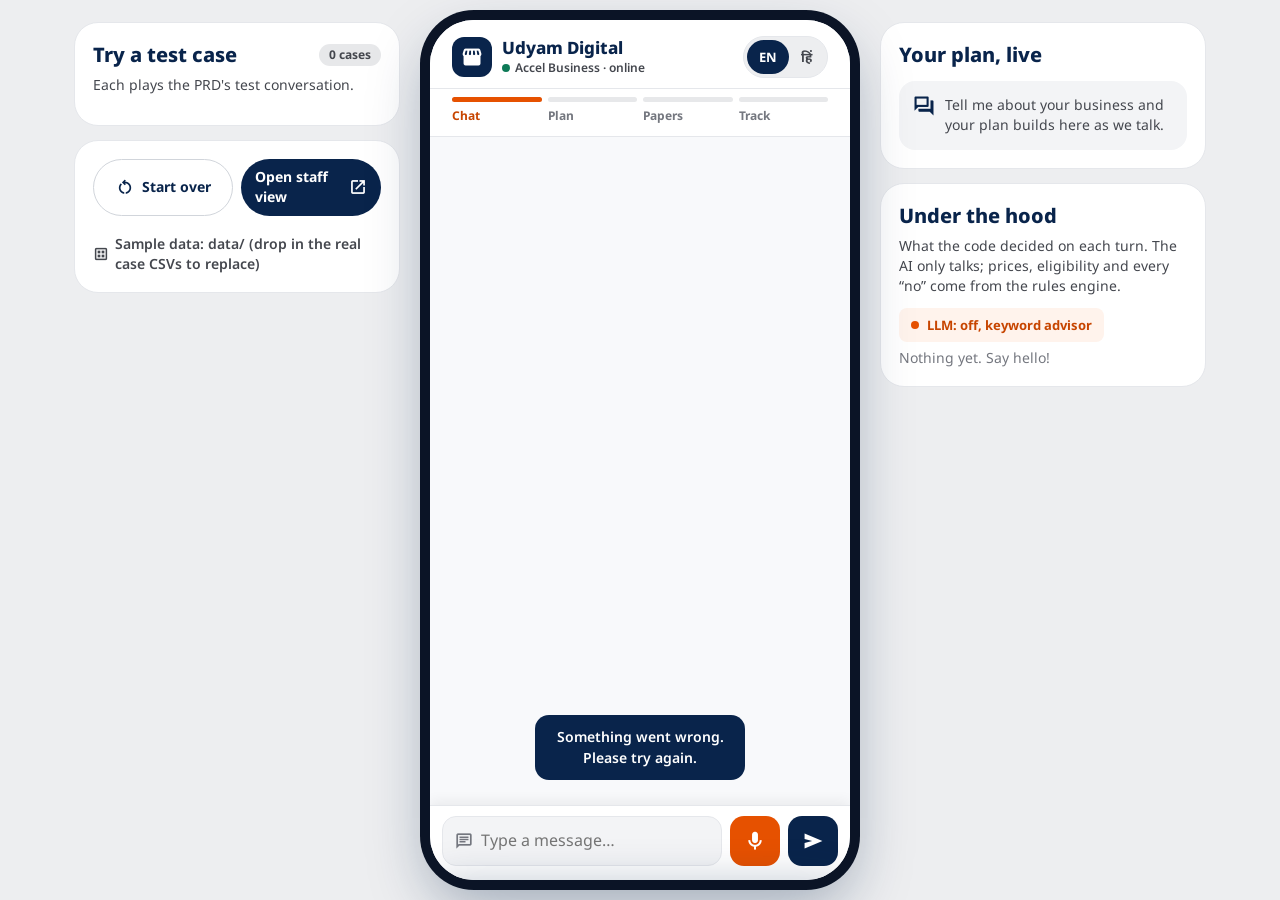
==== commit 910d214b: "Redesign demo harness side panels" ====
--- a/static/index.html
+++ b/static/index.html
@@ -10,6 +10,9 @@
 <link rel="stylesheet" href="https://fonts.googleapis.com/css2?family=Noto+Sans:wght@400;500;600;700;800&family=Noto+Sans+Devanagari:wght@400;600;700;800&display=swap">
 <link rel="stylesheet" href="https://fonts.googleapis.com/css2?family=Material+Symbols+Outlined:opsz,wght,FILL,GRAD@20..48,400..700,0..1,0&display=block">
 <link rel="stylesheet" href="/static/styles.css">
+<link rel="stylesheet" href="/static/cards.css">
+<link rel="stylesheet" href="/static/kyc.css">
+<link rel="stylesheet" href="/static/harness.css">
 <link rel="icon" href="data:image/svg+xml,%3Csvg xmlns='http://www.w3.org/2000/svg' viewBox='0 0 32 32'%3E%3Crect width='32' height='32' rx='8' fill='%2309244b'/%3E%3Ctext x='16' y='23' font-size='20' font-weight='800' text-anchor='middle' fill='white' font-family='Arial'%3EU%3C/text%3E%3C/svg%3E">
 </head>
 <body>
--- a/static/styles.css
+++ b/static/styles.css
@@ -136,6 +136,7 @@
 .sheet-h{background:var(--card);padding:12px 14px;display:flex;align-items:center;gap:12px;border-bottom:1px solid var(--line)}
 .sheet-h b{flex:1;font-size:20px;line-height:28px;color:var(--primary);font-weight:700;display:flex;align-items:center;gap:8px}
 .sheet-b{flex:1;overflow-y:auto;padding:14px;display:flex;flex-direction:column;gap:14px;scroll-behavior:smooth}
+.sheet-b>*{flex:none}
 .sheet-f{padding:12px 14px 16px;background:var(--card);border-top:1px solid var(--line);box-shadow:var(--float);display:flex;flex-direction:column;gap:8px}
 .sheet-f:empty{display:none}
 
@@ -154,3 +155,6 @@
 
 /* side panels are styled in harness.css; hidden by default */
 .side{display:none}
+.pill.solid-red{background:var(--red);color:#fff}
+.pill.solid-saffron{background:var(--saffron);color:#fff}
+.pill.solid-blue{background:var(--blue);color:#fff}
--- a/static/cards.css
+++ b/static/cards.css
@@ -0,0 +1,171 @@
+/* Chat cards: plan, counts, needs picker, handoff. Stitch: "Recommended Plan Card & Variants", "Custom Plan & Add-on Builder". */
+.card{background:var(--card);border:1px solid var(--line);border-radius:var(--r);overflow:hidden;width:100%;animation:rise .3s ease-out both}
+.card .interactive{transition:opacity .2s}
+.card.stale .interactive{pointer-events:none}
+.card.done .interactive{pointer-events:none;opacity:.5}
+.ico{width:40px;height:40px;border-radius:var(--r-sm);background:var(--card);border:1px solid var(--line);color:var(--primary);display:grid;place-items:center;flex:none}
+.sec{border-top:1px solid var(--line);padding:14px 16px}
+.sec-h{display:flex;justify-content:space-between;align-items:baseline;gap:8px;margin:0 0 10px}
+.sec-h h4{margin:0;font-size:16px;line-height:22px;font-weight:700;color:var(--primary)}
+.sec-h small{font-size:12px;font-weight:600;color:var(--ink-2)}
+
+/* ---------- plan card ---------- */
+.plan-band{background:var(--primary);color:#fff;padding:12px 16px;display:flex;align-items:center;gap:10px;font-size:12px;font-weight:700;letter-spacing:.06em;text-transform:uppercase}
+.plan-band .ms{color:var(--primary-dim)}
+.plan-band .stale-tag{margin-left:auto;display:none}
+.card-h{padding:16px 16px 4px}
+.card-h h3{margin:0;font-size:24px;line-height:30px;color:var(--primary);font-weight:800}
+.card-h p{margin:4px 0 0;color:var(--ink-2);font-size:14px;line-height:20px}
+.price{margin:12px 16px 14px;background:var(--surf-low);border-radius:var(--r);padding:14px}
+.price .big{font-size:32px;line-height:40px;font-weight:800;color:var(--primary);display:flex;align-items:baseline;gap:6px;flex-wrap:wrap;font-variant-numeric:tabular-nums}
+.price .big small{font-size:16px;font-weight:600;color:var(--ink-2)}
+.price .big .pill{align-self:center;margin-left:auto}
+.meta{display:grid;grid-template-columns:repeat(3,1fr);gap:8px;margin-top:12px}
+.meta span{background:var(--card);border:1px solid var(--line);border-radius:var(--r-sm);padding:8px;font-size:12px;line-height:16px;font-weight:700;color:var(--ink);display:flex;align-items:center;gap:6px}
+.meta .ms{color:var(--primary);font-size:18px}
+.save{margin:0 16px 14px;padding:12px;border-radius:var(--r);display:flex;gap:10px;align-items:flex-start}
+.save .ms{width:28px;height:28px;border-radius:50%;display:grid;place-items:center;font-size:18px}
+.save b{display:block;font-size:16px;line-height:22px}
+.save p{margin:2px 0 0;font-size:14px;line-height:20px;color:var(--ink-2)}
+.save.good{background:var(--green-tint)}.save.good b{color:var(--green)}.save.good .ms{background:var(--green-soft);color:var(--green)}
+.save.neutral{background:var(--blue-soft)}.save.neutral b{color:var(--blue)}.save.neutral .ms{background:var(--card);color:var(--blue)}
+
+.item{display:flex;gap:12px;padding:12px;align-items:flex-start;background:var(--surf-low);border-radius:var(--r-sm)}
+.item+.item{margin-top:8px}
+.item .m{flex:1;min-width:0}
+.item .m b{font-size:16px;line-height:22px;color:var(--primary)}
+.item .m p{margin:2px 0 0;font-size:14px;line-height:20px;color:var(--ink-2)}
+.item .m .pill{margin-top:6px}
+.item .p{text-align:right;font-weight:800;font-size:16px;white-space:nowrap;color:var(--ink);font-variant-numeric:tabular-nums}
+.item .p small{display:block;font-weight:600;color:var(--ink-2);font-size:12px}
+.xqty{font-weight:700;color:var(--ink-2);font-size:14px;margin-left:4px}
+.qty{display:inline-flex;align-items:center;gap:6px;margin-top:8px;background:var(--card);border:1px solid var(--line);border-radius:var(--r-sm);padding:4px}
+.qty button,.stp button{width:32px;height:32px;border-radius:6px;border:0;background:var(--surf-high);color:var(--primary);display:grid;place-items:center}
+.qty button:hover,.stp button:hover{background:var(--primary-soft)}
+.qty button:disabled{opacity:.35;cursor:not-allowed}
+.qty span{min-width:28px;text-align:center;font-weight:800;font-size:16px}
+
+.extra{display:flex;gap:12px;align-items:center;padding:12px;background:var(--surf-low);border-radius:var(--r-sm);cursor:pointer}
+.extra+.extra{margin-top:8px}
+.extra .m{flex:1;min-width:0}
+.extra .m b{font-size:16px;line-height:22px;color:var(--primary);display:flex;gap:6px;align-items:baseline;flex-wrap:wrap}
+.extra .m b em{font-style:normal;color:var(--saffron-2);font-size:14px;font-weight:700}
+.extra .m p{margin:2px 0 0;font-size:14px;line-height:20px;color:var(--ink-2)}
+.extra.locked{cursor:not-allowed}.extra.locked .m b,.extra.locked .ico{color:var(--ink-3)}
+.extra.locked .m p{display:none}.extra .lock-r{margin-top:6px}
+.sw{position:relative;width:52px;height:30px;flex:none}
+.sw input{position:absolute;inset:0;opacity:0;cursor:pointer;margin:0;z-index:1}
+.sw i{position:absolute;inset:0;border-radius:999px;background:var(--line-2);transition:.2s}
+.sw i::after{content:"";position:absolute;left:3px;top:3px;width:24px;height:24px;border-radius:50%;background:#fff;box-shadow:0 1px 3px rgba(0,0,0,.25);transition:.2s}
+.sw input:checked+i{background:var(--primary)}.sw input:checked+i::after{transform:translateX(22px)}
+.sw input:focus-visible+i{outline:3px solid var(--primary-dim)}.sw input:disabled{cursor:not-allowed}
+.sw input:disabled+i{opacity:.5}
+
+.refused{display:flex;gap:10px;padding:12px;background:var(--saffron-tint);border:1px solid var(--saffron-soft);border-radius:var(--r-sm)}
+.refused+.refused{margin-top:8px}
+.refused>.ms{color:var(--saffron-2)}
+.refused b{font-weight:700;font-size:16px;color:var(--ink)}
+.refused p{margin:4px 0 0;color:var(--ink-2);font-size:14px;line-height:20px}
+.refused .alt{margin-top:8px;background:var(--card);border-radius:var(--r-sm);padding:8px 10px;font-size:13px;font-weight:700;color:var(--green)}
+
+.cta{padding:14px 16px 16px;display:flex;flex-direction:column;gap:10px;border-top:1px solid var(--line)}
+.handoff-b{display:flex;gap:12px;align-items:flex-start}
+.handoff-b .ico,.handoff .ico{background:var(--saffron-soft);border-color:var(--saffron-soft);color:var(--saffron-2)}
+.handoff-b b{display:block;font-size:16px;color:var(--primary)}
+.handoff-b p{margin:2px 0 0;font-size:14px;color:var(--ink-2)}
+
+/* smaller option + superseded */
+.card.plan.smaller .plan-band{background:var(--surf-high);color:var(--ink-2)}
+.card.plan.smaller .plan-band .ms{color:var(--ink-2)}
+.card.plan.smaller details{border-top:1px solid var(--line);padding:12px 16px}
+.card.plan.smaller summary{cursor:pointer;font-weight:700;font-size:14px;color:var(--saffron-2)}
+.card.plan.smaller details .item{margin-top:8px}
+.card.plan.stale{background:var(--surf-low)}
+.card.plan.stale .plan-band{background:var(--surf-high);color:var(--ink-2)}
+.card.plan.stale .plan-band .ms{color:var(--ink-2)}
+.card.plan.stale .plan-band .stale-tag{display:inline-flex}
+.card.plan.stale .card-h h3,.card.plan.stale .price .big{color:var(--ink-3);text-decoration:line-through;text-decoration-thickness:2px}
+.card.plan.stale .price{background:transparent;padding-top:0;padding-bottom:0}
+.card.plan.stale .price .big{font-size:24px;line-height:30px}
+.card.plan.stale :is(.meta,.save,.sec,.cta,details,.price .pill){display:none}
+
+/* ---------- counts card ---------- */
+.counts{padding:6px 16px 16px}
+.counts .r{display:flex;align-items:center;justify-content:space-between;gap:12px;padding:14px 0}
+.counts .r+.r{border-top:1px solid var(--line)}
+.counts .r b{font-size:16px;line-height:22px;color:var(--ink)}
+.counts .r small{display:block;color:var(--ink-2);font-size:14px}
+.stp{display:inline-flex;align-items:center;gap:4px;border:1.5px solid var(--line-2);border-radius:var(--r-sm);padding:4px;background:var(--card)}
+.stp button{width:42px;height:42px}
+.stp input{width:52px;text-align:center;font-size:22px;font-weight:800;border:0;background:transparent;color:var(--primary);font-variant-numeric:tabular-nums;-moz-appearance:textfield}
+.stp input::-webkit-inner-spin-button{-webkit-appearance:none}
+.confirmed{display:none;align-items:center;gap:10px;padding:12px 16px;background:var(--green-tint);border-top:1px solid var(--line);font-weight:700;color:var(--green)}
+.confirmed .ms{color:#fff;background:var(--green);border-radius:6px;padding:2px}
+.card.done .confirmed{display:flex}
+.card.done .counts{display:none}
+
+/* ---------- needs picker ---------- */
+.needs-sum{margin:12px 16px 4px;display:flex;align-items:center;justify-content:space-between;gap:8px;background:var(--surf-low);border-radius:var(--r);padding:10px 12px;font-weight:700;color:var(--primary)}
+.needs-sum span{display:flex;align-items:center;gap:8px}
+.needs-sum b{background:var(--primary);color:#fff;border-radius:var(--r-sm);padding:6px 12px;font-size:16px;font-variant-numeric:tabular-nums}
+.grp-h{display:flex;align-items:center;gap:8px;margin:0 0 10px;font-size:14px;font-weight:800;letter-spacing:.06em;text-transform:uppercase;color:var(--primary)}
+.tiles{display:grid;grid-template-columns:1fr 1fr;gap:10px}
+.tile{position:relative;display:flex;flex-direction:column;gap:8px;border:1.5px solid var(--line);background:var(--card);border-radius:var(--r);padding:12px;transition:border-color .15s}
+.tile.on{border:2px solid var(--primary);padding:11.5px}
+.tile.locked{background:var(--surf-low)}
+.tmain{all:unset;cursor:pointer;display:flex;flex-direction:column;align-items:flex-start;gap:4px;flex:1}
+.tmain:focus-visible{outline:3px solid var(--primary-dim);border-radius:8px}
+.tile .ico{background:var(--surf-low);border:0;width:40px;height:40px}
+.tile.on .ico{background:var(--primary-soft)}
+.tn{font-weight:700;font-size:15px;line-height:20px;color:var(--primary);margin-top:6px}
+.tb{font-size:13px;line-height:18px;color:var(--ink-2);display:-webkit-box;-webkit-line-clamp:2;-webkit-box-orient:vertical;overflow:hidden}
+.tp{font-size:14px;color:var(--primary);font-weight:800;margin-top:auto;padding-top:6px;font-variant-numeric:tabular-nums}
+.tile.locked :is(.tn,.tp,.ico){color:var(--ink-3)}
+.tc{position:absolute;right:10px;top:10px;width:24px;height:24px;border-radius:50%;background:var(--primary);color:#fff;display:none;place-items:center}
+.tc .ms{font-size:16px}
+.tile.on .tc{display:grid}
+.tl-lock{position:absolute;right:10px;top:10px;color:var(--ink-3)}
+.tq{display:flex;align-items:center;justify-content:space-between;background:var(--surf-low);border-radius:var(--r-sm);padding:3px}
+.tq button{width:34px;height:34px;border-radius:6px;border:0;background:var(--card);color:var(--primary);display:grid;place-items:center}
+.tq span{min-width:24px;text-align:center;font-weight:800}
+.tadd{border:0;background:var(--surf-high);color:var(--primary);border-radius:var(--r-sm);min-height:40px;font-weight:700;font-size:14px;display:flex;align-items:center;justify-content:center;gap:4px}
+.tadd:hover{background:var(--primary-soft)}
+.tnote{font-size:12px;font-weight:700;border-radius:6px;padding:6px 8px;display:flex;gap:4px;align-items:flex-start;line-height:16px}
+.tnote.pend{background:var(--saffron-soft);color:var(--saffron-2)}
+.tnote.lock{background:var(--surf-high);color:var(--ink-2)}
+.card.needs.done .needs-done{padding:14px 16px;display:flex;gap:10px;align-items:center;font-weight:700;color:var(--green)}
+
+/* ---------- handoff card ---------- */
+.handoff{padding:16px;display:flex;gap:12px;align-items:flex-start}
+.handoff b{font-size:16px;color:var(--primary)}.handoff p{margin:2px 0 0;font-size:14px;color:var(--ink-2)}
+
+/* ---------- order tracker. Stitch: "Order Tracker Card & Chat Status" ---------- */
+.tracker{padding:16px}
+.orderid{display:flex;align-items:center;gap:8px;flex-wrap:wrap}
+.orderid .lbl{font-size:12px;font-weight:800;letter-spacing:.08em;text-transform:uppercase;color:var(--ink-2)}
+.orderid code{font-family:var(--mono);font-weight:700;font-size:12px;background:var(--surf-high);color:var(--primary);padding:3px 8px;border-radius:6px}
+.orderid .pill{margin-left:auto}
+.ot{display:flex;justify-content:space-between;align-items:baseline;gap:10px;margin:10px 0 12px}
+.ot h3{margin:0;font-size:22px;line-height:28px;color:var(--primary);font-weight:800}
+.op{font-weight:800;font-size:18px;color:var(--saffron-2);white-space:nowrap;font-variant-numeric:tabular-nums}
+.op small{font-size:13px;color:var(--ink-2);font-weight:600}
+.exp{display:flex;justify-content:space-between;align-items:center;gap:12px;background:var(--surf-low);border-radius:var(--r);padding:14px}
+.exp small{display:block;font-size:12px;font-weight:800;letter-spacing:.08em;text-transform:uppercase;color:var(--ink-2)}
+.exp b{display:block;font-size:28px;line-height:36px;color:var(--primary);font-weight:800}
+.exp .left{display:flex;align-items:center;gap:6px;font-size:14px;color:var(--ink-2);font-weight:600}
+.exp .left i{width:8px;height:8px;border-radius:50%;background:var(--saffron)}
+.exp .ico{width:48px;height:48px}
+.tl{list-style:none;margin:16px 0 4px;padding:0}
+.tl li{position:relative;display:flex;gap:14px;padding:0 0 20px;min-height:36px}
+.tl li:last-child{padding-bottom:4px}
+.tl li::before{content:"";position:absolute;left:15px;top:32px;bottom:0;width:2px;background:var(--line)}
+.tl li:last-child::before{display:none}
+.tl li.done::before{background:var(--primary)}
+.tl .c{width:32px;height:32px;border-radius:50%;background:var(--surf-high);color:var(--ink-3);display:grid;place-items:center;flex:none;position:relative;z-index:1;transition:.3s}
+.tl li.done .c{background:var(--primary);color:#fff}
+.tl li.now .c{background:var(--saffron);color:#fff;animation:pulse 1.6s infinite;box-shadow:0 0 0 0 rgba(230,81,0,.5)}
+.tl b{font-size:16px;line-height:22px;color:var(--primary);display:flex;align-items:center;gap:8px;flex-wrap:wrap;padding-top:4px}
+.tl small{display:block;color:var(--ink-2);font-size:13px;margin-top:2px}
+.tl li.todo b{color:var(--ink-3);font-weight:600}
+.tfoot{display:flex;align-items:center;justify-content:space-between;gap:10px;border-top:1px solid var(--line);padding-top:14px;margin-top:8px}
+.tfoot span{font-size:13px;font-weight:700;color:var(--ink-2)}
--- a/static/kyc.css
+++ b/static/kyc.css
@@ -0,0 +1,118 @@
+/* Paperwork sheet. Stitch: "Paperwork - Step 1: Consent", "Step 2: Numbers & Documents", "Verification Results". */
+.kyc-h{border-bottom:0}
+.kyc-t{flex:1;min-width:0}
+.kyc-t b{font-size:22px;line-height:28px;color:var(--primary);font-weight:800;display:flex;align-items:center;gap:8px}
+.kyc-t b::before{content:"";width:9px;height:9px;border-radius:50%;background:var(--green)}
+.kyc-t small{display:block;font-size:12px;font-weight:800;letter-spacing:.06em;text-transform:uppercase;color:var(--green)}
+.kyc-prog{display:flex;gap:6px;padding:0 14px 12px;background:var(--card);border-bottom:1px solid var(--line)}
+.kyc-prog i{flex:1;height:6px;border-radius:6px;background:var(--surf-high);transition:background .4s}
+.kyc-prog i.done{background:var(--green)}.kyc-prog i.on{background:var(--primary)}
+
+.blk{background:var(--card);border:1px solid var(--line);border-radius:var(--r);padding:16px}
+.blk>p{margin:4px 0 12px;font-size:14px;line-height:20px;color:var(--ink-2)}
+.blk-h{display:flex;align-items:center;gap:10px;margin:0}
+.blk-h h3{margin:0;font-size:22px;line-height:30px;color:var(--primary);font-weight:800}
+.n{width:30px;height:30px;border-radius:50%;background:var(--primary);color:#fff;display:grid;place-items:center;font-size:14px;font-weight:800;flex:none}
+.n.ok{background:var(--green)}
+.blk-h+p{margin-left:40px}
+
+/* consent */
+.hero{background:var(--surf-low);border:1px solid var(--line);border-radius:var(--r);padding:18px;position:relative;overflow:hidden}
+.hero .ico{background:var(--primary);border:0;color:#fff;border-radius:50%;width:44px;height:44px;margin-bottom:10px}
+.hero h2{margin:0;font-size:28px;line-height:36px;color:var(--primary);font-weight:800}
+.hero p{margin:6px 0 0;font-size:16px;line-height:24px;color:var(--ink)}
+.hero .bg{position:absolute;right:-10px;bottom:-14px;font-size:120px;color:var(--green);opacity:.08}
+.info{display:flex;gap:14px;align-items:flex-start}
+.info .ico{background:var(--surf-low)}
+.info b{display:block;font-size:18px;line-height:26px;color:var(--primary)}
+.info p{margin:2px 0 0;font-size:15px;line-height:22px;color:var(--ink-2)}
+.agree{display:flex;gap:12px;align-items:flex-start;background:var(--surf-low);border:1.5px solid var(--line-2);border-radius:var(--r);padding:16px;cursor:pointer}
+.agree:has(input:checked){border-color:var(--primary);background:var(--card)}
+.agree input{width:24px;height:24px;accent-color:var(--primary);flex:none;margin:2px 0 0}
+.agree b{font-size:18px;line-height:26px;color:var(--primary)}
+
+/* consent recorded bar */
+.cbar{display:flex;align-items:center;justify-content:space-between;gap:10px;background:var(--green-tint);border:1px solid var(--green-soft);border-radius:var(--r-sm);padding:10px 12px;font-size:13px;font-weight:700;color:var(--green)}
+.cbar span{display:flex;align-items:center;gap:6px}
+.cbar button{border:0;background:none;color:var(--red);font-weight:700;font-size:13px;text-decoration:underline;padding:4px}
+
+/* demo */
+.demo{background:var(--saffron-tint);border:1.5px dashed var(--saffron);border-radius:var(--r);padding:12px 14px}
+.demo summary{cursor:pointer;font-weight:800;font-size:14px;color:var(--saffron-2);display:flex;align-items:center;gap:8px;list-style:none}
+.demo summary::-webkit-details-marker{display:none}
+.demo summary::after{content:"expand_more";font-family:"Material Symbols Outlined";margin-left:auto;font-size:20px}
+.demo[open] summary::after{content:"expand_less"}
+.demo p{margin:6px 0 0;font-size:13px;color:var(--ink-2)}
+.demo select{width:100%;padding:12px;border-radius:var(--r-sm);border:1.5px solid var(--line-2);background:var(--card);margin:10px 0;font-size:14px;font-weight:600}
+
+/* segmented yes/no */
+.seg-row{display:flex;align-items:center;justify-content:space-between;gap:10px;background:var(--surf-low);border-radius:var(--r-sm);padding:6px 6px 6px 12px;margin:4px 0 12px}
+.seg-row label{font-size:14px;font-weight:600;color:var(--ink)}
+.seg{display:flex;gap:4px}
+.seg button{border:0;background:transparent;border-radius:var(--r-sm);padding:8px 18px;font-weight:700;color:var(--primary);font-size:15px;min-height:40px}
+.seg button[aria-pressed=true]{background:var(--primary);color:#fff}
+
+/* number fields */
+.field{border:1px solid var(--line);border-radius:var(--r);padding:14px;margin-top:10px}
+.field-h{display:flex;justify-content:space-between;align-items:center;margin-bottom:8px}
+.field-h label{font-size:13px;font-weight:800;color:var(--ink);letter-spacing:.08em;text-transform:uppercase}
+.cnt{font-size:12px;font-weight:700;color:var(--ink-2)}
+.inp{display:flex;align-items:center;gap:8px;border:1.5px solid transparent;border-radius:var(--r-sm);padding:0 12px;background:var(--surf-low);transition:.15s;min-height:56px}
+.inp:focus-within{border-color:var(--primary);background:var(--card);box-shadow:0 0 0 2px var(--primary-soft)}
+.inp.ok{border-color:var(--green);background:var(--card)}.inp.bad{border-color:var(--red);background:var(--red-tint)}.inp.warn{border-color:var(--saffron);background:var(--saffron-tint)}
+.inp input{flex:1;border:0;background:transparent;padding:14px 0;font-size:19px;font-weight:700;letter-spacing:.08em;font-family:var(--mono);outline:none;min-width:0;text-transform:uppercase;color:var(--primary)}
+.inp .st .ms{font-size:26px}
+.inp.ok .st{color:var(--green)}.inp.bad .st{color:var(--red)}.inp.warn .st{color:var(--saffron-2)}
+.msg:empty{display:none}
+.msg{display:inline-flex;align-items:center;gap:6px;font-size:13px;margin-top:8px;font-weight:700;padding:4px 10px;border-radius:var(--r-sm)}
+.msg.ok{color:var(--green);background:var(--green-tint)}.msg.bad{color:var(--red);background:var(--red-tint)}.msg.warn{color:var(--saffron-2);background:var(--saffron-tint)}
+.biz{margin-top:10px;padding:12px;border-radius:var(--r-sm);background:var(--surf-low);font-size:13px;animation:pop .3s}
+.biz b{display:block;font-size:14px;font-weight:800;color:var(--primary);text-transform:uppercase;letter-spacing:.02em}
+.biz>span{color:var(--ink-2);display:flex;align-items:center;gap:4px;margin-top:4px;font-family:var(--mono);font-size:12px}
+.biz.warn{background:var(--saffron-tint)}
+
+/* document slots */
+.slot{display:flex;gap:12px;align-items:center;padding:12px;border:1.5px dashed var(--line-2);border-radius:var(--r);margin-top:10px;transition:.2s;position:relative;overflow:hidden;background:var(--card)}
+.slot.ok{border:1.5px solid var(--line)}
+.slot.warn{border:1.5px solid var(--saffron);background:var(--saffron-tint)}
+.slot.bad{border:1.5px solid var(--red);background:var(--red-tint);animation:shake .4s}
+.slot .ico{width:52px;height:52px;background:var(--surf-low);border:0}
+.slot img{width:52px;height:52px;border-radius:var(--r-sm);object-fit:cover;border:1px solid var(--line);flex:none}
+.slot .m{flex:1;min-width:0}
+.slot .m b{font-size:16px;line-height:22px;color:var(--primary);display:flex;align-items:center;gap:8px;flex-wrap:wrap}
+.slot .m small{display:block;color:var(--ink-2);font-size:13px;margin-top:2px}
+.slot.warn .m small{color:var(--saffron-2);font-weight:700}
+.slot .bar{position:absolute;left:0;bottom:0;height:4px;background:var(--saffron);width:0;transition:width .5s}
+.ups{display:flex;gap:6px;flex-wrap:wrap;justify-content:flex-end}
+.up{display:inline-flex;align-items:center;gap:4px;border:1.5px solid var(--line-2);color:var(--primary);background:var(--card);padding:6px 10px;border-radius:999px;font-weight:700;font-size:13px;cursor:pointer;min-height:38px}
+.up:hover{border-color:var(--primary);background:var(--surf-low)}
+.x-btn{border:0;background:var(--surf-high);color:var(--ink-2);width:36px;height:36px;border-radius:50%;display:grid;place-items:center;flex:none}
+.x-btn:hover{background:var(--surf)}
+
+/* verification results */
+.results{display:flex;flex-direction:column;gap:12px;animation:rise .3s both}
+.banner{background:var(--card);border:1px solid var(--line);border-radius:var(--r);padding:16px;display:flex;gap:14px;align-items:flex-start}
+.banner .ico{width:48px;height:48px;border:0;border-radius:12px}
+.banner b{display:block;font-size:22px;line-height:28px;color:var(--primary);font-weight:800;margin-top:6px}
+.banner span.sub{display:block;font-size:15px;line-height:22px;color:var(--ink-2);margin-top:4px}
+.banner.pass .ico{background:var(--green-soft);color:var(--green)}
+.banner.fail .ico{background:var(--red-soft);color:var(--red)}
+.banner.review .ico{background:var(--blue-soft);color:var(--blue)}
+.banner.warn .ico{background:var(--saffron-soft);color:var(--saffron-2)}
+.audit-h{display:flex;justify-content:space-between;align-items:baseline;padding:4px 2px 0}
+.audit-h h4{margin:0;font-size:18px;color:var(--primary);font-weight:800}
+.audit-h small{font-size:13px;font-weight:700;color:var(--ink-2)}
+.audit{background:var(--card);border:1px solid var(--line);border-radius:var(--r);overflow:hidden}
+.res{display:flex;gap:12px;padding:14px 16px;align-items:flex-start;animation:rise .3s both}
+.res+.res{border-top:1px solid var(--line)}
+.res.bad,.res.warn{background:var(--red-tint)}
+.res.warn{background:var(--saffron-tint)}
+.res .s{width:34px;height:34px;border-radius:50%;display:grid;place-items:center;flex:none}
+.res .s .ms{font-size:20px}
+.s.ok{background:var(--green-soft);color:var(--green)}.s.bad{background:var(--red-soft);color:var(--red)}.s.warn{background:var(--saffron-soft);color:var(--saffron-2)}.s.rev{background:var(--blue-soft);color:var(--blue)}
+.res .rm{flex:1;min-width:0}
+.res b{font-size:16px;line-height:22px;display:block;color:var(--ink)}
+.res.bad b{color:var(--red)}.res.warn b{color:var(--saffron-2)}
+.res p{margin:2px 0 0;font-size:14px;line-height:20px;color:var(--ink-2)}
+.res .fix{border:1px solid var(--line);background:var(--card);color:var(--red);font-weight:800;font-size:14px;border-radius:var(--r-sm);padding:6px 12px;min-height:36px;align-self:center}
+.res .fix:hover{background:var(--red-soft)}
--- a/static/harness.css
+++ b/static/harness.css
@@ -0,0 +1,67 @@
+/* Demo harness side panels + live plan sheet. Stitch: "Hackathon Showcase Demo Harness", "Your plan, live - Bottom Sheet". */
+@media (min-width:1180px){
+  .side{display:flex;width:330px;height:min(100dvh - 40px,880px);overflow:auto;flex-direction:column;gap:14px;padding:2px;scrollbar-width:thin}
+}
+.panel{background:var(--card);border:1px solid var(--line);border-radius:var(--r-lg);padding:18px}
+.panel>p{margin:6px 0 0;font-size:14px;line-height:20px;color:var(--ink-2)}
+.panel .muted{color:var(--ink-3)}
+.ph{display:flex;align-items:center;justify-content:space-between;gap:10px}
+.ph h3{margin:0;font-size:20px;line-height:28px;color:var(--primary);font-weight:800}
+
+/* test cases */
+.scn-list{display:flex;flex-direction:column;gap:6px;margin-top:12px}
+.scn{display:flex;gap:12px;width:100%;text-align:left;border:1px solid transparent;background:var(--surf-low);border-radius:var(--r);padding:10px 12px;transition:.15s;align-items:flex-start}
+.scn:hover{border-color:var(--line-2);background:var(--card)}
+.scn.on{background:var(--primary);color:#fff}
+.scn b{display:grid;place-items:center;min-width:28px;height:28px;border-radius:var(--r-sm);background:var(--card);color:var(--primary);font-size:13px;font-weight:800;border:1px solid var(--line)}
+.scn.on b{background:var(--saffron);color:#fff;border-color:var(--saffron)}
+.scn span{display:block;font-size:14px;line-height:20px;font-weight:700;color:var(--primary)}
+.scn small{display:block;font-size:12px;line-height:16px;color:var(--ink-2);font-weight:600;margin-top:2px}
+.scn.on span,.scn.on small{color:#fff}
+.tools{display:flex;flex-direction:column;gap:12px}
+.tool-btns{display:grid;grid-template-columns:1fr 1fr;gap:8px}
+.tool-btns .btn{width:100%;text-decoration:none}
+.tools .fine{text-align:left;justify-content:flex-start}
+
+/* live plan */
+.live .empty{display:flex;gap:10px;align-items:flex-start;margin-top:12px;font-size:14px;color:var(--ink-2);background:var(--surf-low);border-radius:var(--r);padding:14px}
+.live .empty .ms{color:var(--primary)}
+.lbox{margin-top:12px;background:var(--surf-low);border-radius:var(--r);padding:14px}
+.ltop{display:flex;justify-content:space-between;align-items:baseline;gap:8px}
+.ltop .pn{font-size:16px;line-height:22px;color:var(--primary)}
+.lbig{font-size:22px;font-weight:800;color:var(--primary);white-space:nowrap}
+.lbig small{font-size:13px;font-weight:600;color:var(--ink-2)}
+.lsub{font-size:12px;color:var(--ink-2);font-weight:600;margin:4px 0 8px}
+.live .li{display:flex;gap:8px;align-items:center;padding:7px 8px;border-radius:var(--r-sm);font-size:14px;transition:background .6s}
+.live .li .ms{color:var(--primary)}
+.live .li .ln{flex:1;min-width:0;overflow:hidden;text-overflow:ellipsis;white-space:nowrap;color:var(--ink)}
+.live .li .p{font-weight:800;color:var(--ink)}
+.live .li.new{background:var(--green-soft);animation:pop .4s}
+.live .li.chg{background:var(--saffron-soft)}
+.assume{display:flex;gap:8px;align-items:flex-start;margin-top:10px;font-size:13px;line-height:18px;color:var(--saffron-2);background:var(--saffron-tint);border:1px solid var(--saffron-soft);padding:10px 12px;border-radius:var(--r-sm);font-weight:600}
+
+/* under the hood */
+.llm-badge{display:inline-flex;align-items:center;gap:8px;margin-top:12px;font-size:13px;padding:8px 12px;border-radius:var(--r-sm);background:var(--saffron-tint);color:var(--saffron-2);font-weight:700}
+.llm-badge i{width:8px;height:8px;border-radius:50%;background:var(--saffron)}
+.llm-badge.on{background:var(--green-tint);color:var(--green)}.llm-badge.on i{background:var(--green)}
+.trace-item{margin-top:10px;background:var(--primary);color:#dbe6ff;border-radius:var(--r);padding:10px 12px;animation:pop .25s}
+.trace-item .th{display:flex;align-items:center;gap:6px;color:var(--primary-dim)}
+.trace-item code{font-family:var(--mono);font-weight:700;font-size:13px;color:#fff}
+.trace-item pre{margin:6px 0 0;font-family:var(--mono);font-size:12px;line-height:17px;white-space:pre-wrap;word-break:break-word;background:rgba(255,255,255,.07);border-radius:6px;padding:8px}
+.know{display:flex;flex-wrap:wrap;gap:6px;margin-top:10px}
+
+/* demo tools sheet on phones */
+.menu-sheet .sheet-b{gap:12px}
+.menu-sheet .panel{border-radius:var(--r)}
+
+/* live plan bottom sheet */
+.sheet.bottom{top:auto;height:78%;border-radius:var(--r-lg) var(--r-lg) 0 0;box-shadow:0 -12px 40px rgba(9,36,75,.25);background:var(--card)}
+.sheet.bottom .sheet-h{border-bottom:0;padding-top:4px}
+.grab{width:44px;height:5px;border-radius:5px;background:var(--line-2);margin:10px auto 4px;flex:none}
+.live-dot{width:10px;height:10px;border-radius:50%;background:var(--saffron)}
+.sheet.bottom .live{border:0;padding:0}
+.sheet.bottom .live .ph h3{display:none}
+.sheet.bottom .live .ph{justify-content:flex-start}
+
+/* keep header controls clear of the rounded phone corners */
+@media (min-width:521px){.top{padding:16px 22px 10px}.stepper{padding:8px 22px 12px}}
